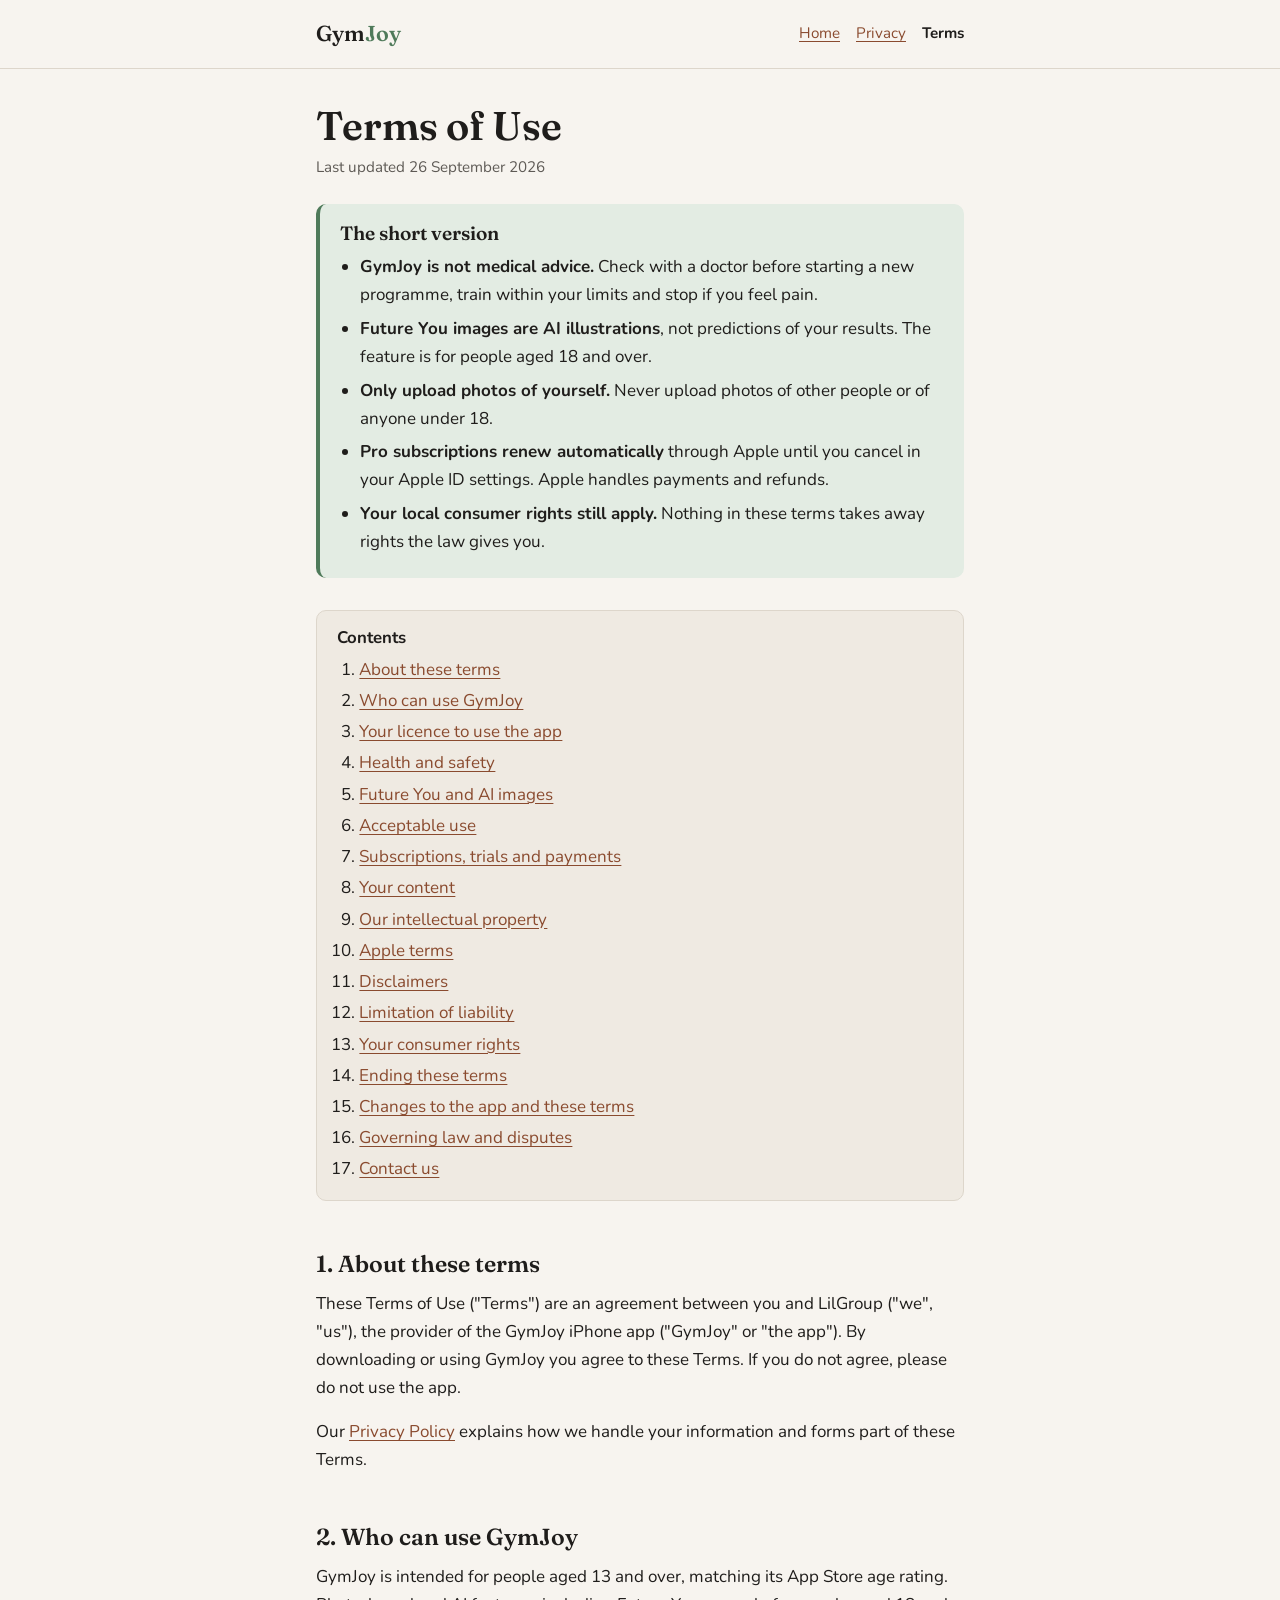
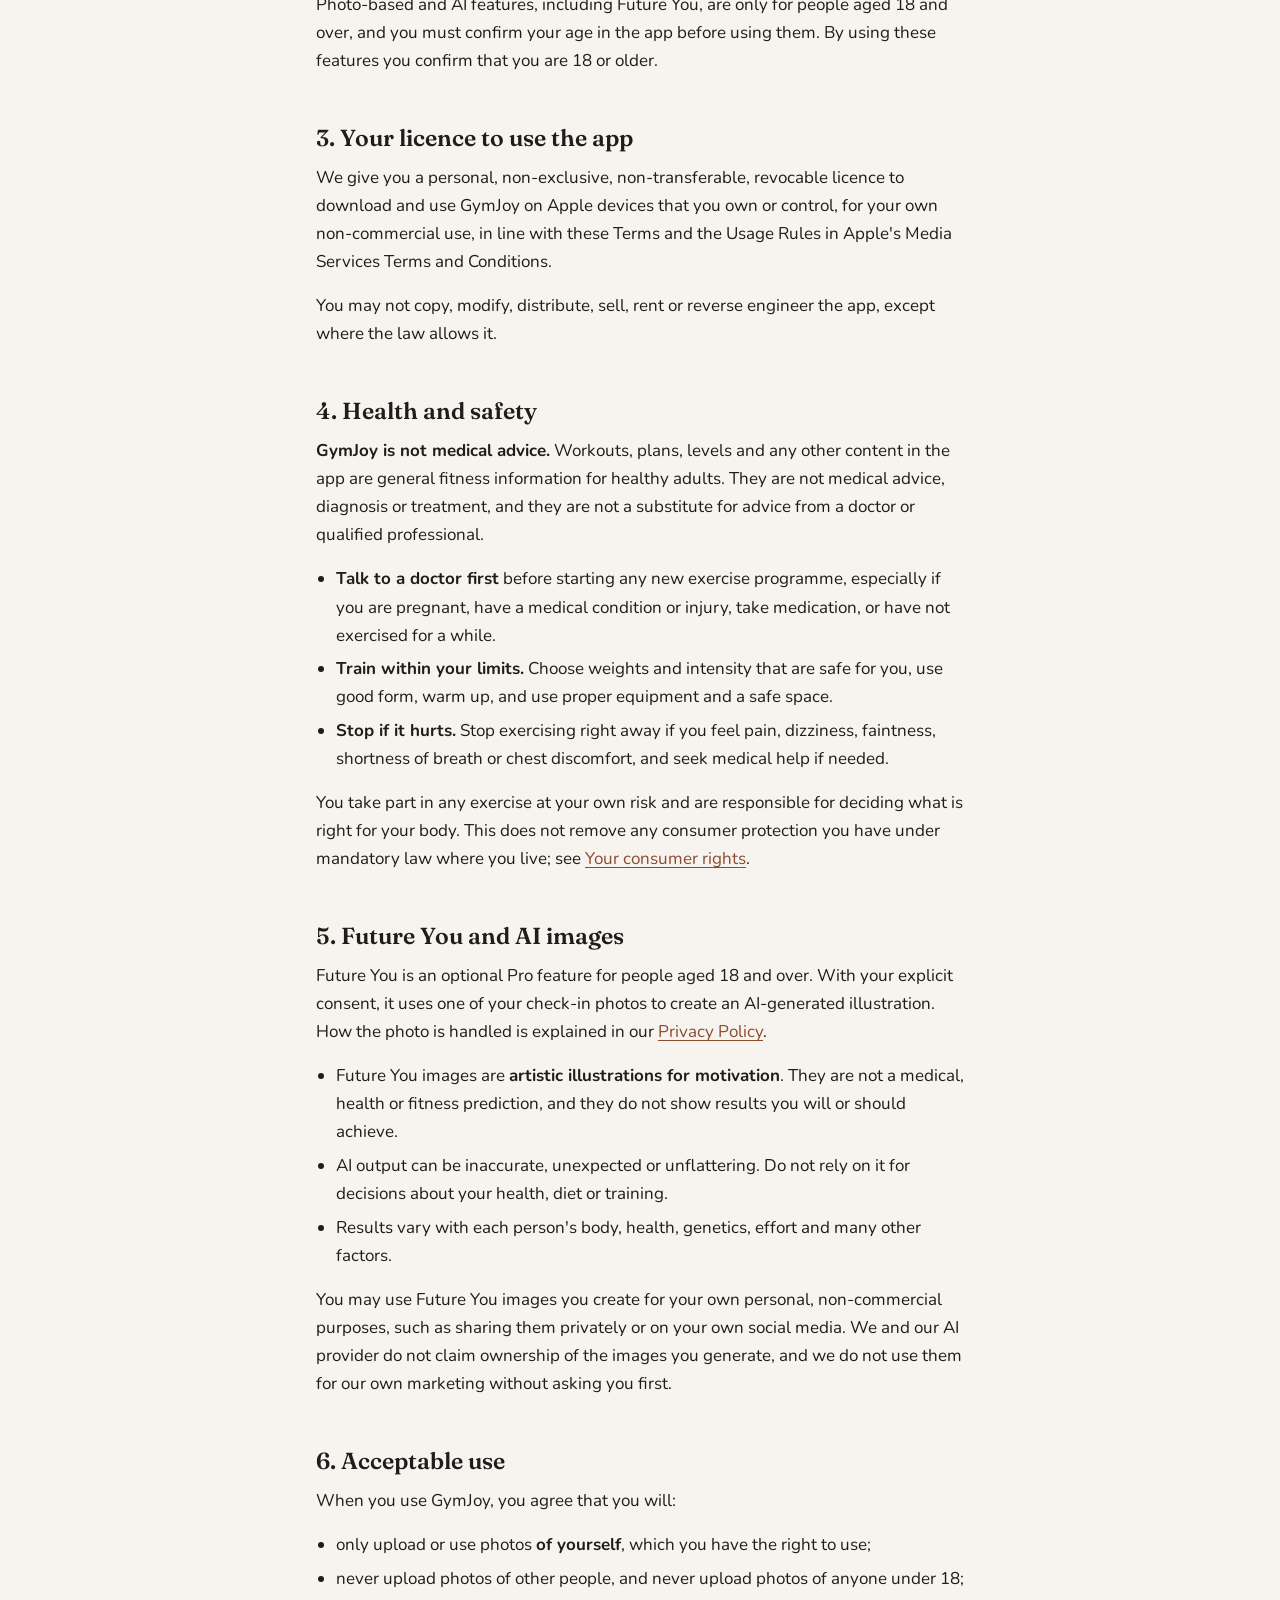
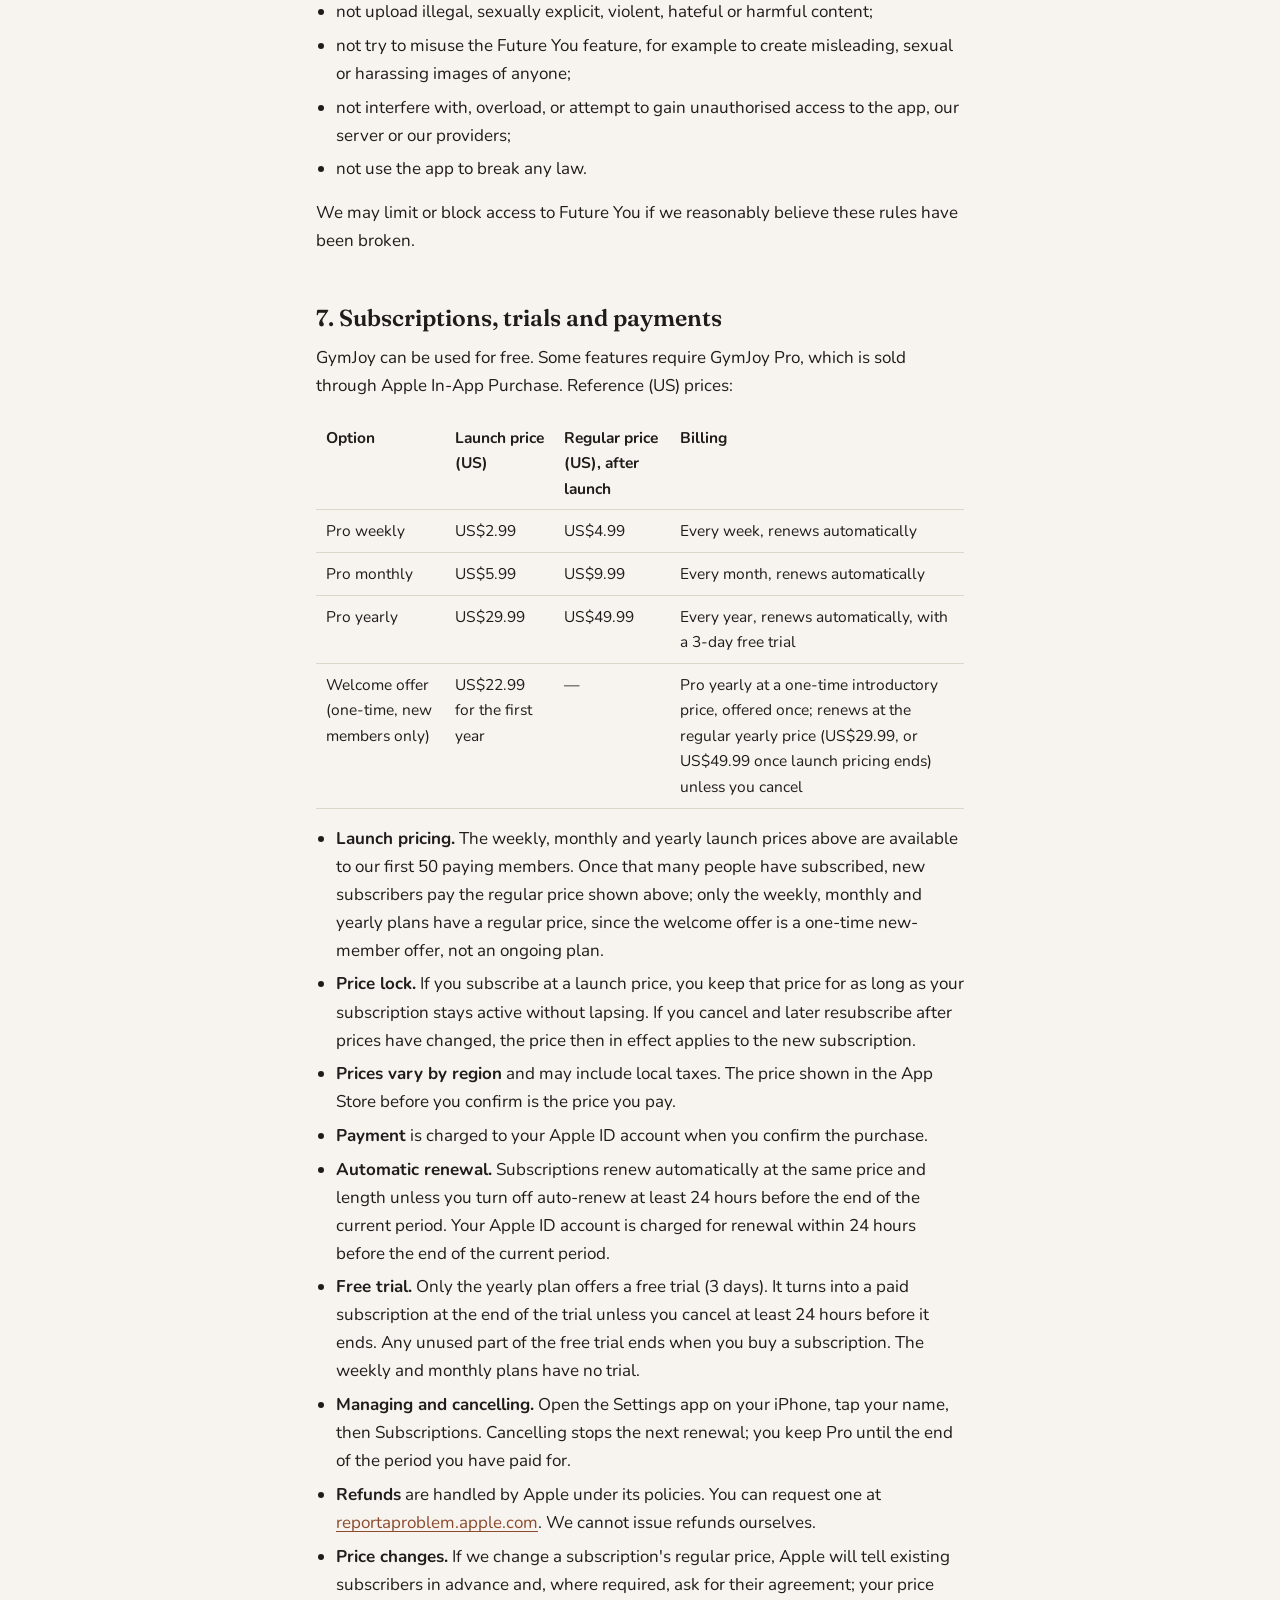
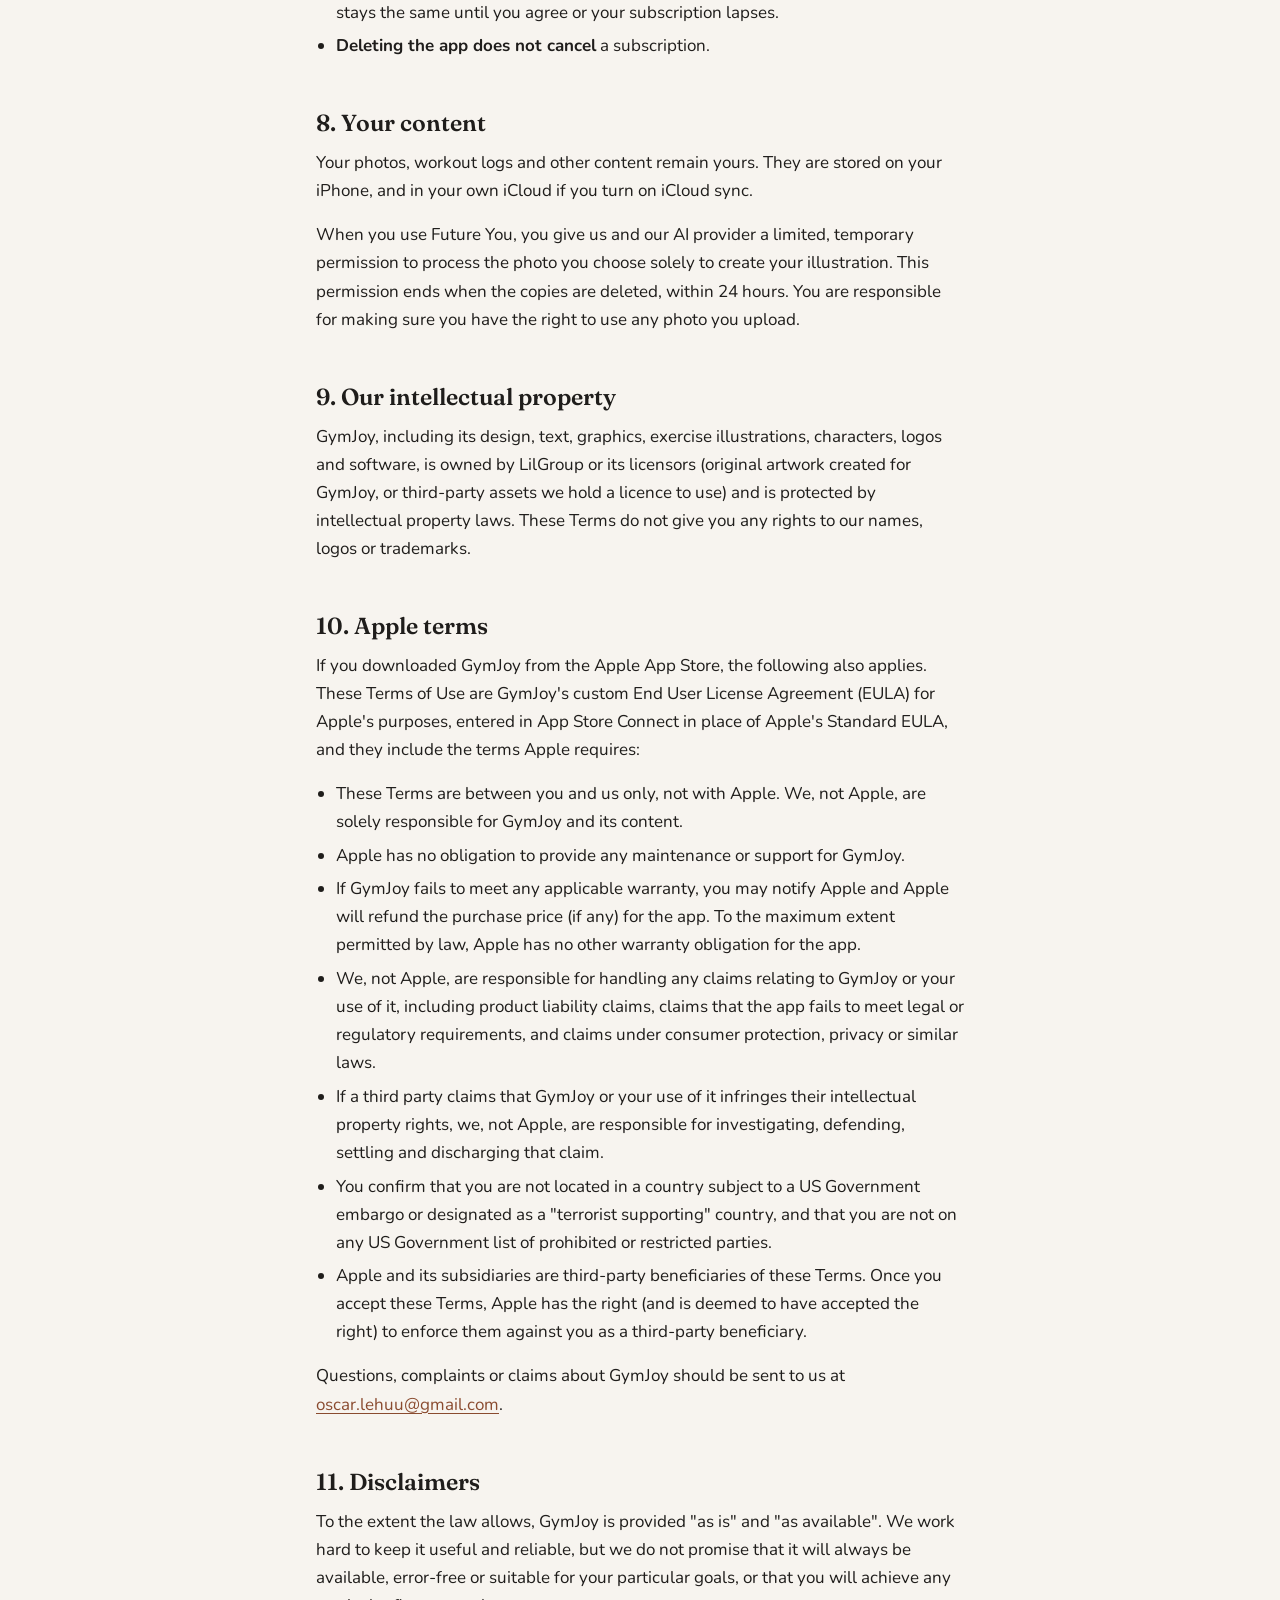
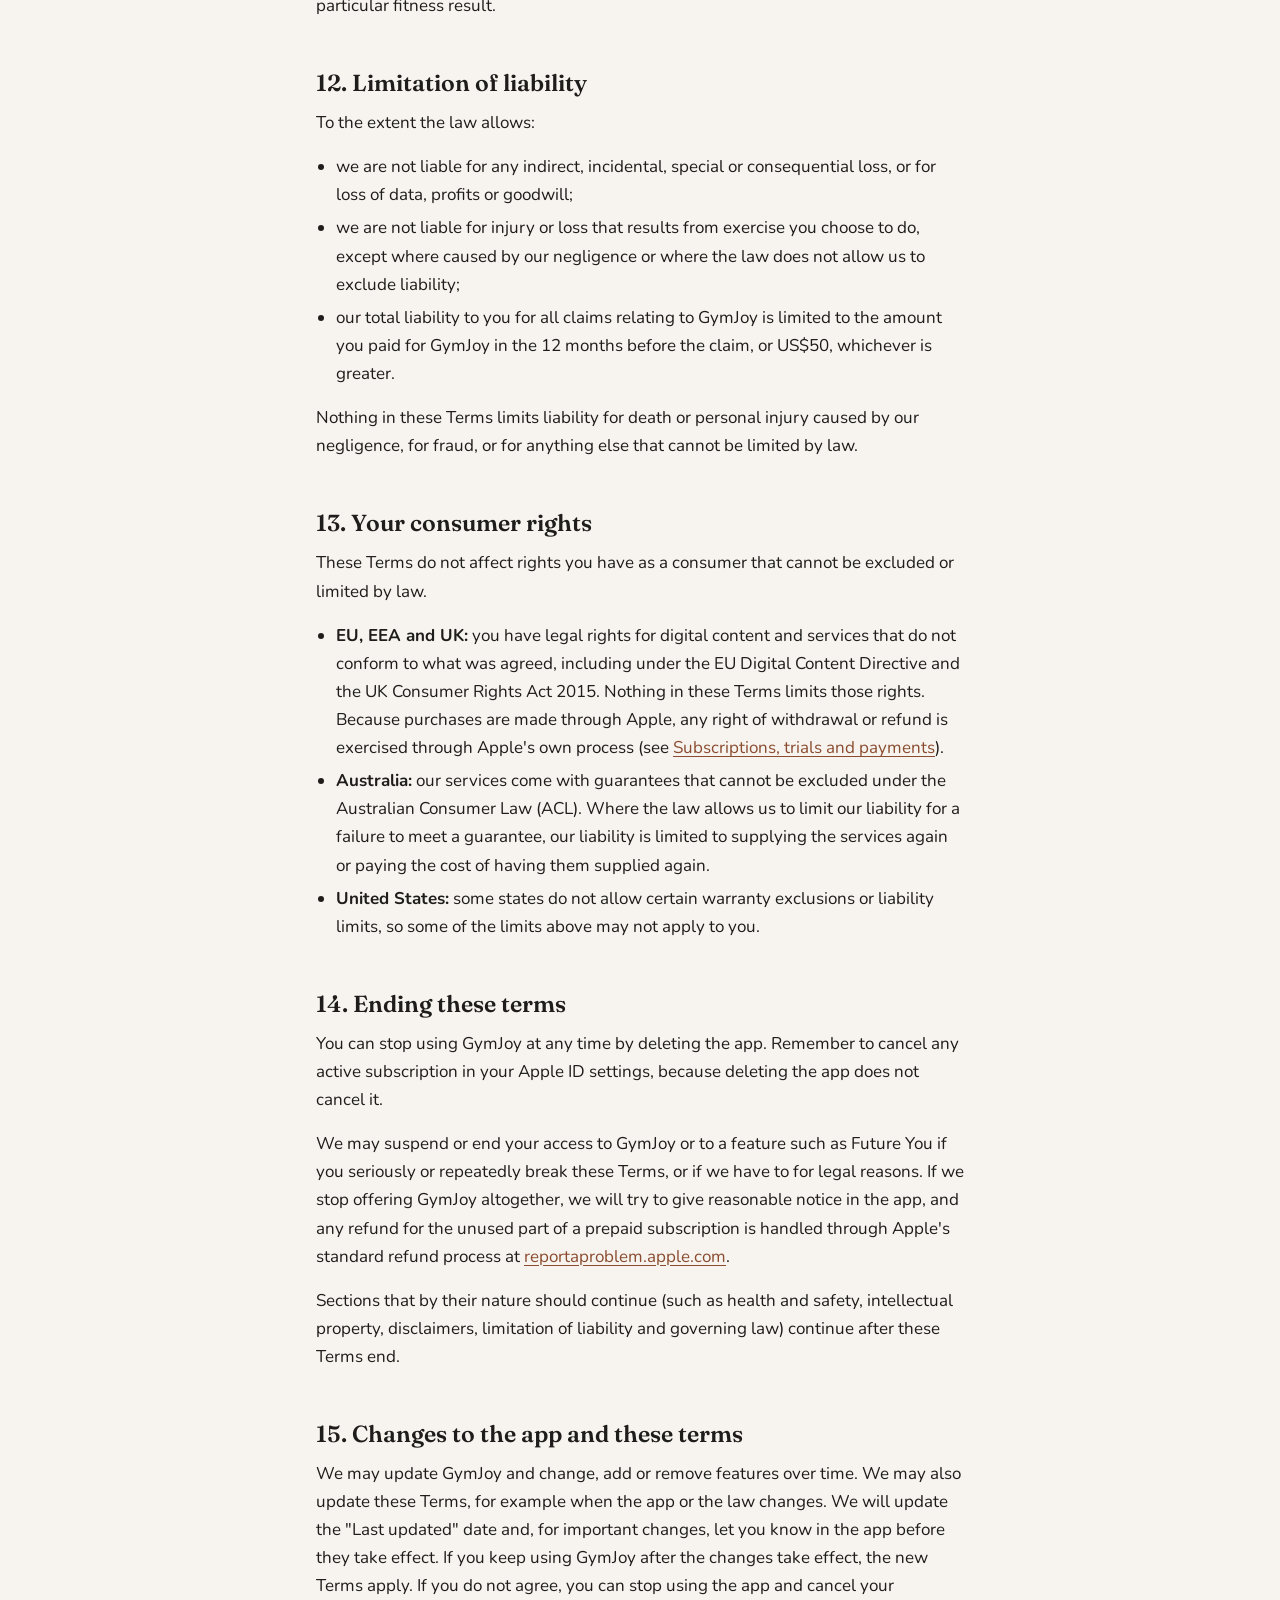
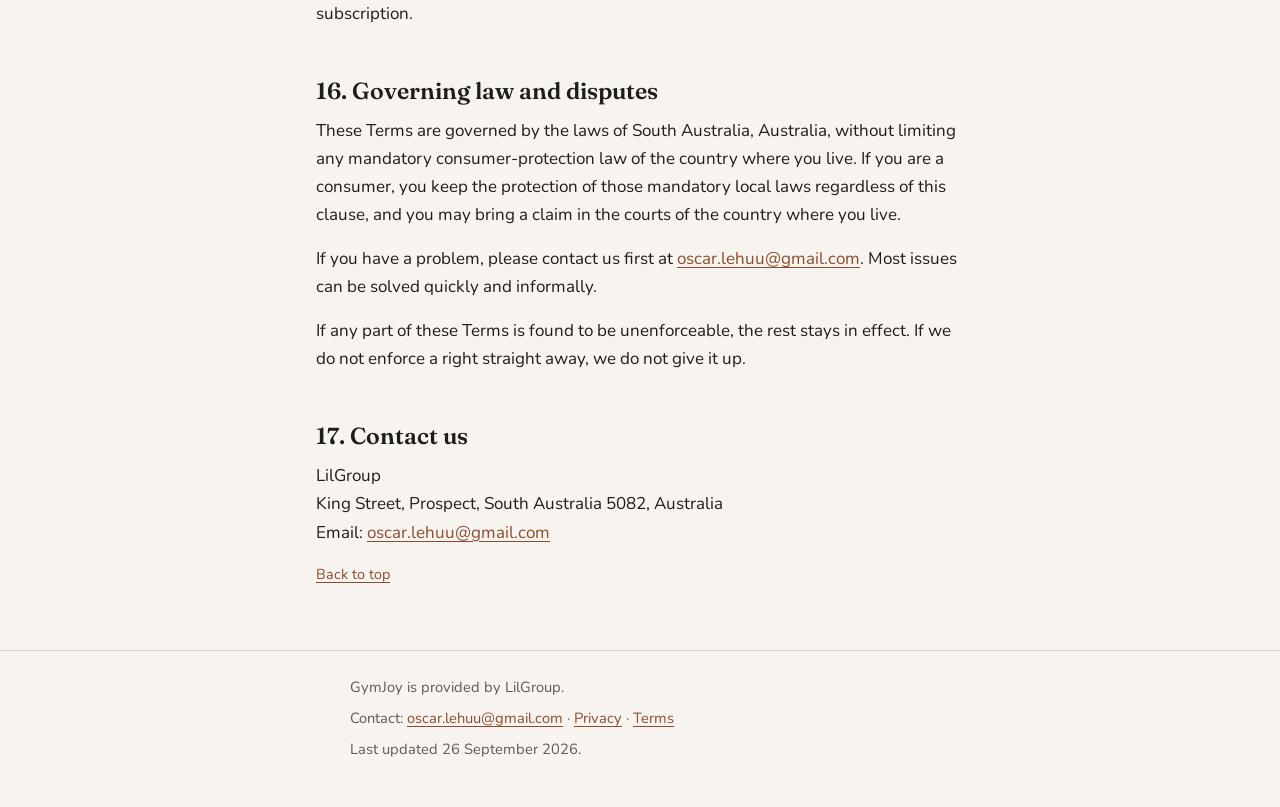
==== terms.html @ 76d60325 "docs: publish GymJoy privacy policy, terms and support page" ====
<!DOCTYPE html>
<html lang="en">
<head>
  <meta charset="utf-8">
  <meta name="viewport" content="width=device-width, initial-scale=1">
  <title>GymJoy – Terms of Use</title>
  <meta name="description" content="Terms of Use for the GymJoy iOS app: health and safety, AI images, subscriptions and your rights.">
  <link rel="preconnect" href="https://fonts.googleapis.com">
  <link rel="preconnect" href="https://fonts.gstatic.com" crossorigin>
  <link href="https://fonts.googleapis.com/css2?family=Fraunces:opsz,wght@9..144,500;9..144,600&family=Nunito:wght@400;700&display=swap" rel="stylesheet">
  <link rel="stylesheet" href="style.css">
</head>
<body>
  <a class="skip-link" href="#main">Skip to content</a>

  <header class="site-header">
    <div class="wrap">
      <a class="brand" href="index.html">Gym<span>Joy</span></a>
      <nav class="site-nav" aria-label="Legal pages">
        <a href="index.html">Home</a>
        <a href="privacy.html">Privacy</a>
        <a href="terms.html" aria-current="page">Terms</a>
      </nav>
    </div>
  </header>

  <main id="main">
    <div class="wrap">
      <h1 id="top">Terms of Use</h1>
      <p class="updated">Last updated <time datetime="2026-09-26">26 September 2026</time></p>

      <section class="summary" aria-labelledby="summary-title">
        <h2 id="summary-title">The short version</h2>
        <ul>
          <li><strong>GymJoy is not medical advice.</strong> Check with a doctor before starting a new programme, train within your limits and stop if you feel pain.</li>
          <li><strong>Future You images are AI illustrations</strong>, not predictions of your results. The feature is for people aged 18 and over.</li>
          <li><strong>Only upload photos of yourself.</strong> Never upload photos of other people or of anyone under 18.</li>
          <li><strong>Pro subscriptions renew automatically</strong> through Apple until you cancel in your Apple ID settings. Apple handles payments and refunds.</li>
          <li><strong>Your local consumer rights still apply.</strong> Nothing in these terms takes away rights the law gives you.</li>
        </ul>
      </section>

      <nav class="toc" aria-labelledby="toc-title">
        <h2 id="toc-title">Contents</h2>
        <ol>
          <li><a href="#agreement">About these terms</a></li>
          <li><a href="#eligibility">Who can use GymJoy</a></li>
          <li><a href="#licence">Your licence to use the app</a></li>
          <li><a href="#health">Health and safety</a></li>
          <li><a href="#ai">Future You and AI images</a></li>
          <li><a href="#acceptable-use">Acceptable use</a></li>
          <li><a href="#subscriptions">Subscriptions, trials and payments</a></li>
          <li><a href="#your-content">Your content</a></li>
          <li><a href="#ip">Our intellectual property</a></li>
          <li><a href="#apple">Apple terms</a></li>
          <li><a href="#disclaimers">Disclaimers</a></li>
          <li><a href="#liability">Limitation of liability</a></li>
          <li><a href="#consumer-rights">Your consumer rights</a></li>
          <li><a href="#termination">Ending these terms</a></li>
          <li><a href="#changes">Changes to the app and these terms</a></li>
          <li><a href="#law">Governing law and disputes</a></li>
          <li><a href="#contact">Contact us</a></li>
        </ol>
      </nav>

      <section aria-labelledby="agreement">
        <h2 id="agreement">1. About these terms</h2>
        <p>These Terms of Use ("Terms") are an agreement between you and LilGroup ("we", "us"), the provider of the GymJoy iPhone app ("GymJoy" or "the app"). By downloading or using GymJoy you agree to these Terms. If you do not agree, please do not use the app.</p>
        <p>Our <a href="privacy.html">Privacy Policy</a> explains how we handle your information and forms part of these Terms.</p>
      </section>

      <section aria-labelledby="eligibility">
        <h2 id="eligibility">2. Who can use GymJoy</h2>
        <p>GymJoy is intended for people aged 13 and over, matching its App Store age rating. Photo-based and AI features, including Future You, are only for people aged 18 and over, and you must confirm your age in the app before using them. By using these features you confirm that you are 18 or older.</p>
      </section>

      <section aria-labelledby="licence">
        <h2 id="licence">3. Your licence to use the app</h2>
        <p>We give you a personal, non-exclusive, non-transferable, revocable licence to download and use GymJoy on Apple devices that you own or control, for your own non-commercial use, in line with these Terms and the Usage Rules in Apple's Media Services Terms and Conditions.</p>
        <p>You may not copy, modify, distribute, sell, rent or reverse engineer the app, except where the law allows it.</p>
      </section>

      <section aria-labelledby="health">
        <h2 id="health">4. Health and safety</h2>
        <p><strong>GymJoy is not medical advice.</strong> Workouts, plans, levels and any other content in the app are general fitness information for healthy adults. They are not medical advice, diagnosis or treatment, and they are not a substitute for advice from a doctor or qualified professional.</p>
        <ul>
          <li><strong>Talk to a doctor first</strong> before starting any new exercise programme, especially if you are pregnant, have a medical condition or injury, take medication, or have not exercised for a while.</li>
          <li><strong>Train within your limits.</strong> Choose weights and intensity that are safe for you, use good form, warm up, and use proper equipment and a safe space.</li>
          <li><strong>Stop if it hurts.</strong> Stop exercising right away if you feel pain, dizziness, faintness, shortness of breath or chest discomfort, and seek medical help if needed.</li>
        </ul>
        <p>You take part in any exercise at your own risk and are responsible for deciding what is right for your body. This does not remove any consumer protection you have under mandatory law where you live; see <a href="#consumer-rights">Your consumer rights</a>.</p>
      </section>

      <section aria-labelledby="ai">
        <h2 id="ai">5. Future You and AI images</h2>
        <p>Future You is an optional Pro feature for people aged 18 and over. With your explicit consent, it uses one of your check-in photos to create an AI-generated illustration. How the photo is handled is explained in our <a href="privacy.html#future-you">Privacy Policy</a>.</p>
        <ul>
          <li>Future You images are <strong>artistic illustrations for motivation</strong>. They are not a medical, health or fitness prediction, and they do not show results you will or should achieve.</li>
          <li>AI output can be inaccurate, unexpected or unflattering. Do not rely on it for decisions about your health, diet or training.</li>
          <li>Results vary with each person's body, health, genetics, effort and many other factors.</li>
        </ul>
        <p>You may use Future You images you create for your own personal, non-commercial purposes, such as sharing them privately or on your own social media. We and our AI provider do not claim ownership of the images you generate, and we do not use them for our own marketing without asking you first.</p>
      </section>

      <section aria-labelledby="acceptable-use">
        <h2 id="acceptable-use">6. Acceptable use</h2>
        <p>When you use GymJoy, you agree that you will:</p>
        <ul>
          <li>only upload or use photos <strong>of yourself</strong>, which you have the right to use;</li>
          <li>never upload photos of other people, and never upload photos of anyone under 18;</li>
          <li>not upload illegal, sexually explicit, violent, hateful or harmful content;</li>
          <li>not try to misuse the Future You feature, for example to create misleading, sexual or harassing images of anyone;</li>
          <li>not interfere with, overload, or attempt to gain unauthorised access to the app, our server or our providers;</li>
          <li>not use the app to break any law.</li>
        </ul>
        <p>We may limit or block access to Future You if we reasonably believe these rules have been broken.</p>
      </section>

      <section aria-labelledby="subscriptions">
        <h2 id="subscriptions">7. Subscriptions, trials and payments</h2>
        <p>GymJoy can be used for free. Some features require GymJoy Pro, which is sold through Apple In-App Purchase. Reference (US) prices:</p>
        <div class="table-scroll">
          <table>
            <thead>
              <tr><th scope="col">Option</th><th scope="col">Launch price (US)</th><th scope="col">Regular price (US), after launch</th><th scope="col">Billing</th></tr>
            </thead>
            <tbody>
              <tr><td>Pro weekly</td><td>US$2.99</td><td>US$4.99</td><td>Every week, renews automatically</td></tr>
              <tr><td>Pro monthly</td><td>US$5.99</td><td>US$9.99</td><td>Every month, renews automatically</td></tr>
              <tr><td>Pro yearly</td><td>US$29.99</td><td>US$49.99</td><td>Every year, renews automatically, with a 3-day free trial</td></tr>
              <tr><td>Welcome offer (one-time, new members only)</td><td>US$22.99 for the first year</td><td>—</td><td>Pro yearly at a one-time introductory price, offered once; renews at the regular yearly price (US$29.99, or US$49.99 once launch pricing ends) unless you cancel</td></tr>
            </tbody>
          </table>
        </div>
        <ul>
          <li><strong>Launch pricing.</strong> The weekly, monthly and yearly launch prices above are available to our first 50 paying members. Once that many people have subscribed, new subscribers pay the regular price shown above; only the weekly, monthly and yearly plans have a regular price, since the welcome offer is a one-time new-member offer, not an ongoing plan.</li>
          <li><strong>Price lock.</strong> If you subscribe at a launch price, you keep that price for as long as your subscription stays active without lapsing. If you cancel and later resubscribe after prices have changed, the price then in effect applies to the new subscription.</li>
          <li><strong>Prices vary by region</strong> and may include local taxes. The price shown in the App Store before you confirm is the price you pay.</li>
          <li><strong>Payment</strong> is charged to your Apple ID account when you confirm the purchase.</li>
          <li><strong>Automatic renewal.</strong> Subscriptions renew automatically at the same price and length unless you turn off auto-renew at least 24 hours before the end of the current period. Your Apple ID account is charged for renewal within 24 hours before the end of the current period.</li>
          <li><strong>Free trial.</strong> Only the yearly plan offers a free trial (3 days). It turns into a paid subscription at the end of the trial unless you cancel at least 24 hours before it ends. Any unused part of the free trial ends when you buy a subscription. The weekly and monthly plans have no trial.</li>
          <li><strong>Managing and cancelling.</strong> Open the Settings app on your iPhone, tap your name, then Subscriptions. Cancelling stops the next renewal; you keep Pro until the end of the period you have paid for.</li>
          <li><strong>Refunds</strong> are handled by Apple under its policies. You can request one at <a href="https://reportaproblem.apple.com">reportaproblem.apple.com</a>. We cannot issue refunds ourselves.</li>
          <li><strong>Price changes.</strong> If we change a subscription's regular price, Apple will tell existing subscribers in advance and, where required, ask for their agreement; your price stays the same until you agree or your subscription lapses.</li>
          <li><strong>Deleting the app does not cancel</strong> a subscription.</li>
        </ul>
      </section>

      <section aria-labelledby="your-content">
        <h2 id="your-content">8. Your content</h2>
        <p>Your photos, workout logs and other content remain yours. They are stored on your iPhone, and in your own iCloud if you turn on iCloud sync.</p>
        <p>When you use Future You, you give us and our AI provider a limited, temporary permission to process the photo you choose solely to create your illustration. This permission ends when the copies are deleted, within 24 hours. You are responsible for making sure you have the right to use any photo you upload.</p>
      </section>

      <section aria-labelledby="ip">
        <h2 id="ip">9. Our intellectual property</h2>
        <p>GymJoy, including its design, text, graphics, exercise illustrations, characters, logos and software, is owned by LilGroup or its licensors (original artwork created for GymJoy, or third-party assets we hold a licence to use) and is protected by intellectual property laws. These Terms do not give you any rights to our names, logos or trademarks.</p>
      </section>

      <section aria-labelledby="apple">
        <h2 id="apple">10. Apple terms</h2>
        <p>If you downloaded GymJoy from the Apple App Store, the following also applies. These Terms of Use are GymJoy's custom End User License Agreement (EULA) for Apple's purposes, entered in App Store Connect in place of Apple's Standard EULA, and they include the terms Apple requires:</p>
        <ul>
          <li>These Terms are between you and us only, not with Apple. We, not Apple, are solely responsible for GymJoy and its content.</li>
          <li>Apple has no obligation to provide any maintenance or support for GymJoy.</li>
          <li>If GymJoy fails to meet any applicable warranty, you may notify Apple and Apple will refund the purchase price (if any) for the app. To the maximum extent permitted by law, Apple has no other warranty obligation for the app.</li>
          <li>We, not Apple, are responsible for handling any claims relating to GymJoy or your use of it, including product liability claims, claims that the app fails to meet legal or regulatory requirements, and claims under consumer protection, privacy or similar laws.</li>
          <li>If a third party claims that GymJoy or your use of it infringes their intellectual property rights, we, not Apple, are responsible for investigating, defending, settling and discharging that claim.</li>
          <li>You confirm that you are not located in a country subject to a US Government embargo or designated as a "terrorist supporting" country, and that you are not on any US Government list of prohibited or restricted parties.</li>
          <li>Apple and its subsidiaries are third-party beneficiaries of these Terms. Once you accept these Terms, Apple has the right (and is deemed to have accepted the right) to enforce them against you as a third-party beneficiary.</li>
        </ul>
        <p>Questions, complaints or claims about GymJoy should be sent to us at <a href="mailto:oscar.lehuu@gmail.com">oscar.lehuu@gmail.com</a>.</p>
      </section>

      <section aria-labelledby="disclaimers">
        <h2 id="disclaimers">11. Disclaimers</h2>
        <p>To the extent the law allows, GymJoy is provided "as is" and "as available". We work hard to keep it useful and reliable, but we do not promise that it will always be available, error-free or suitable for your particular goals, or that you will achieve any particular fitness result.</p>
      </section>

      <section aria-labelledby="liability">
        <h2 id="liability">12. Limitation of liability</h2>
        <p>To the extent the law allows:</p>
        <ul>
          <li>we are not liable for any indirect, incidental, special or consequential loss, or for loss of data, profits or goodwill;</li>
          <li>we are not liable for injury or loss that results from exercise you choose to do, except where caused by our negligence or where the law does not allow us to exclude liability;</li>
          <li>our total liability to you for all claims relating to GymJoy is limited to the amount you paid for GymJoy in the 12 months before the claim, or US$50, whichever is greater.</li>
        </ul>
        <p>Nothing in these Terms limits liability for death or personal injury caused by our negligence, for fraud, or for anything else that cannot be limited by law.</p>
      </section>

      <section aria-labelledby="consumer-rights">
        <h2 id="consumer-rights">13. Your consumer rights</h2>
        <p>These Terms do not affect rights you have as a consumer that cannot be excluded or limited by law.</p>
        <ul>
          <li><strong>EU, EEA and UK:</strong> you have legal rights for digital content and services that do not conform to what was agreed, including under the EU Digital Content Directive and the UK Consumer Rights Act 2015. Nothing in these Terms limits those rights. Because purchases are made through Apple, any right of withdrawal or refund is exercised through Apple's own process (see <a href="#subscriptions">Subscriptions, trials and payments</a>).</li>
          <li><strong>Australia:</strong> our services come with guarantees that cannot be excluded under the Australian Consumer Law (ACL). Where the law allows us to limit our liability for a failure to meet a guarantee, our liability is limited to supplying the services again or paying the cost of having them supplied again.</li>
          <li><strong>United States:</strong> some states do not allow certain warranty exclusions or liability limits, so some of the limits above may not apply to you.</li>
        </ul>
      </section>

      <section aria-labelledby="termination">
        <h2 id="termination">14. Ending these terms</h2>
        <p>You can stop using GymJoy at any time by deleting the app. Remember to cancel any active subscription in your Apple ID settings, because deleting the app does not cancel it.</p>
        <p>We may suspend or end your access to GymJoy or to a feature such as Future You if you seriously or repeatedly break these Terms, or if we have to for legal reasons. If we stop offering GymJoy altogether, we will try to give reasonable notice in the app, and any refund for the unused part of a prepaid subscription is handled through Apple's standard refund process at <a href="https://reportaproblem.apple.com">reportaproblem.apple.com</a>.</p>
        <p>Sections that by their nature should continue (such as health and safety, intellectual property, disclaimers, limitation of liability and governing law) continue after these Terms end.</p>
      </section>

      <section aria-labelledby="changes">
        <h2 id="changes">15. Changes to the app and these terms</h2>
        <p>We may update GymJoy and change, add or remove features over time. We may also update these Terms, for example when the app or the law changes. We will update the "Last updated" date and, for important changes, let you know in the app before they take effect. If you keep using GymJoy after the changes take effect, the new Terms apply. If you do not agree, you can stop using the app and cancel your subscription.</p>
      </section>

      <section aria-labelledby="law">
        <h2 id="law">16. Governing law and disputes</h2>
        <p>These Terms are governed by the laws of South Australia, Australia, without limiting any mandatory consumer-protection law of the country where you live. If you are a consumer, you keep the protection of those mandatory local laws regardless of this clause, and you may bring a claim in the courts of the country where you live.</p>
        <p>If you have a problem, please contact us first at <a href="mailto:oscar.lehuu@gmail.com">oscar.lehuu@gmail.com</a>. Most issues can be solved quickly and informally.</p>
        <p>If any part of these Terms is found to be unenforceable, the rest stays in effect. If we do not enforce a right straight away, we do not give it up.</p>
      </section>

      <section aria-labelledby="contact">
        <h2 id="contact">17. Contact us</h2>
        <!-- TODO: add the street number and a contact phone number (Apple's custom-EULA minimum terms ask for the licensor's name, address and phone number) -->
        <p>LilGroup<br>
        King Street, Prospect, South Australia 5082, Australia<br>
        Email: <a href="mailto:oscar.lehuu@gmail.com">oscar.lehuu@gmail.com</a></p>
        <p class="back-to-top"><a href="#top">Back to top</a></p>
      </section>
    </div>
  </main>

  <footer class="site-footer">
    <div class="wrap">
      <p>GymJoy is provided by LilGroup.</p>
      <p>Contact: <a href="mailto:oscar.lehuu@gmail.com">oscar.lehuu@gmail.com</a> · <a href="privacy.html">Privacy</a> · <a href="terms.html">Terms</a></p>
      <p>Last updated <time datetime="2026-09-26">26 September 2026</time>.</p>
    </div>
  </footer>
</body>
</html>
---- style.css ----
/* GymJoy legal pages: shared styles. Plain, calm, readable. */

:root {
  --bg: #F7F4EF;
  --surface: #EFEAE2;
  --text: #1F1D1B;
  --muted: #5E5A55;
  --border: #DDD6CB;
  --accent: #4F7A5A;
  --accent-soft: #E3ECE3;
  --link: #8A4B2F;
  --link-hover: #6E3A23;
  --font-heading: "Fraunces", Georgia, "Times New Roman", serif;
  --font-body: "Nunito", -apple-system, BlinkMacSystemFont, "Segoe UI", Roboto, Helvetica, Arial, sans-serif;
  color-scheme: light dark;
}

@media (prefers-color-scheme: dark) {
  :root {
    --bg: #1A1917;
    --surface: #24221F;
    --text: #F2EEE8;
    --muted: #B8B1A8;
    --border: #3A3733;
    --accent: #8FB996;
    --accent-soft: #23302A;
    /* Lighter clay so links keep readable contrast on the dark background. */
    --link: #D9A07A;
    --link-hover: #EBC0A2;
  }
}

*,
*::before,
*::after {
  box-sizing: border-box;
}

html {
  -webkit-text-size-adjust: 100%;
  scroll-behavior: smooth;
}

@media (prefers-reduced-motion: reduce) {
  html { scroll-behavior: auto; }
}

body {
  margin: 0;
  background: var(--bg);
  color: var(--text);
  font-family: var(--font-body);
  font-size: 1.0625rem;
  line-height: 1.65;
  overflow-wrap: break-word;
}

.skip-link {
  position: absolute;
  left: -999px;
  top: 0;
  padding: 0.5rem 1rem;
  background: var(--accent);
  color: var(--bg);
  z-index: 10;
}

.skip-link:focus {
  left: 16px;
}

.wrap {
  max-width: 68ch;
  margin: 0 auto;
  padding: 0 16px;
}

/* Header and navigation */
.site-header {
  border-bottom: 1px solid var(--border);
  padding: 1rem 0;
}

.site-header .wrap {
  display: flex;
  flex-wrap: wrap;
  align-items: center;
  justify-content: space-between;
  gap: 0.5rem 1.25rem;
}

.brand {
  font-family: var(--font-heading);
  font-weight: 600;
  font-size: 1.35rem;
  color: var(--text);
  text-decoration: none;
}

.brand span {
  color: var(--accent);
}

.site-nav {
  display: flex;
  flex-wrap: wrap;
  gap: 0.25rem 1rem;
  font-size: 0.95rem;
}

.site-nav a[aria-current="page"] {
  color: var(--text);
  font-weight: 700;
  text-decoration: none;
}

main {
  padding: 2rem 0 3rem;
}

/* Typography */
h1,
h2,
h3 {
  font-family: var(--font-heading);
  font-weight: 600;
  line-height: 1.25;
  color: var(--text);
}

h1 {
  font-size: clamp(1.9rem, 5vw, 2.5rem);
  margin: 0 0 0.25rem;
}

h2 {
  font-size: 1.45rem;
  margin: 2.5rem 0 0.75rem;
  padding-top: 0.5rem;
  scroll-margin-top: 1rem;
}

h3 {
  font-size: 1.15rem;
  margin: 1.5rem 0 0.5rem;
  scroll-margin-top: 1rem;
}

p,
ul,
ol {
  margin: 0 0 1rem;
}

ul,
ol {
  padding-left: 1.25rem;
}

li {
  margin-bottom: 0.35rem;
}

a {
  color: var(--link);
  text-underline-offset: 0.18em;
}

a:hover {
  color: var(--link-hover);
}

a:focus-visible {
  outline: 2px solid var(--accent);
  outline-offset: 2px;
  border-radius: 2px;
}

strong {
  font-weight: 700;
}

.updated {
  color: var(--muted);
  font-size: 0.95rem;
  margin-bottom: 1.5rem;
}

.lead {
  font-size: 1.15rem;
}

/* Plain-language summary box */
.summary {
  background: var(--accent-soft);
  border-left: 4px solid var(--accent);
  border-radius: 10px;
  padding: 1.1rem 1.25rem 0.35rem;
  margin: 1.5rem 0 2rem;
}

.summary h2 {
  margin: 0 0 0.5rem;
  padding: 0;
  font-size: 1.2rem;
}

/* Table of contents */
.toc {
  background: var(--surface);
  border: 1px solid var(--border);
  border-radius: 10px;
  padding: 1rem 1.25rem 0.5rem;
  margin-bottom: 2rem;
}

.toc h2 {
  margin: 0 0 0.5rem;
  padding: 0;
  font-size: 1.05rem;
  font-family: var(--font-body);
  font-weight: 700;
}

.toc ol {
  margin: 0 0 0.5rem;
  padding-left: 1.4rem;
}

.toc li {
  margin-bottom: 0.2rem;
}

/* Tables (e.g. subscription prices) */
.table-scroll {
  overflow-x: auto;
  margin: 0 0 1rem;
}

table {
  border-collapse: collapse;
  width: 100%;
  font-size: 0.97rem;
}

th,
td {
  text-align: left;
  padding: 0.5rem 0.6rem;
  border-bottom: 1px solid var(--border);
  vertical-align: top;
}

th {
  font-weight: 700;
}

/* Lawyer review markers */
.verify {
  font-size: 0.8em;
  font-weight: 700;
  color: var(--link);
}

/* Landing page cards */
.cards {
  display: grid;
  gap: 1rem;
  grid-template-columns: repeat(auto-fit, minmax(220px, 1fr));
  margin: 1.5rem 0 2rem;
}

.card {
  display: block;
  background: var(--surface);
  border: 1px solid var(--border);
  border-radius: 12px;
  padding: 1.1rem 1.25rem;
  color: var(--text);
  text-decoration: none;
}

.card:hover {
  border-color: var(--accent);
  color: var(--text);
}

.card strong {
  display: block;
  font-family: var(--font-heading);
  font-size: 1.2rem;
  font-weight: 600;
  margin-bottom: 0.25rem;
}

.card span {
  color: var(--muted);
  font-size: 0.95rem;
}

.back-to-top {
  font-size: 0.9rem;
}

/* Footer */
.site-footer {
  border-top: 1px solid var(--border);
  padding: 1.5rem 0 2.5rem;
  color: var(--muted);
  font-size: 0.92rem;
}

.site-footer p {
  margin: 0 0 0.4rem;
}
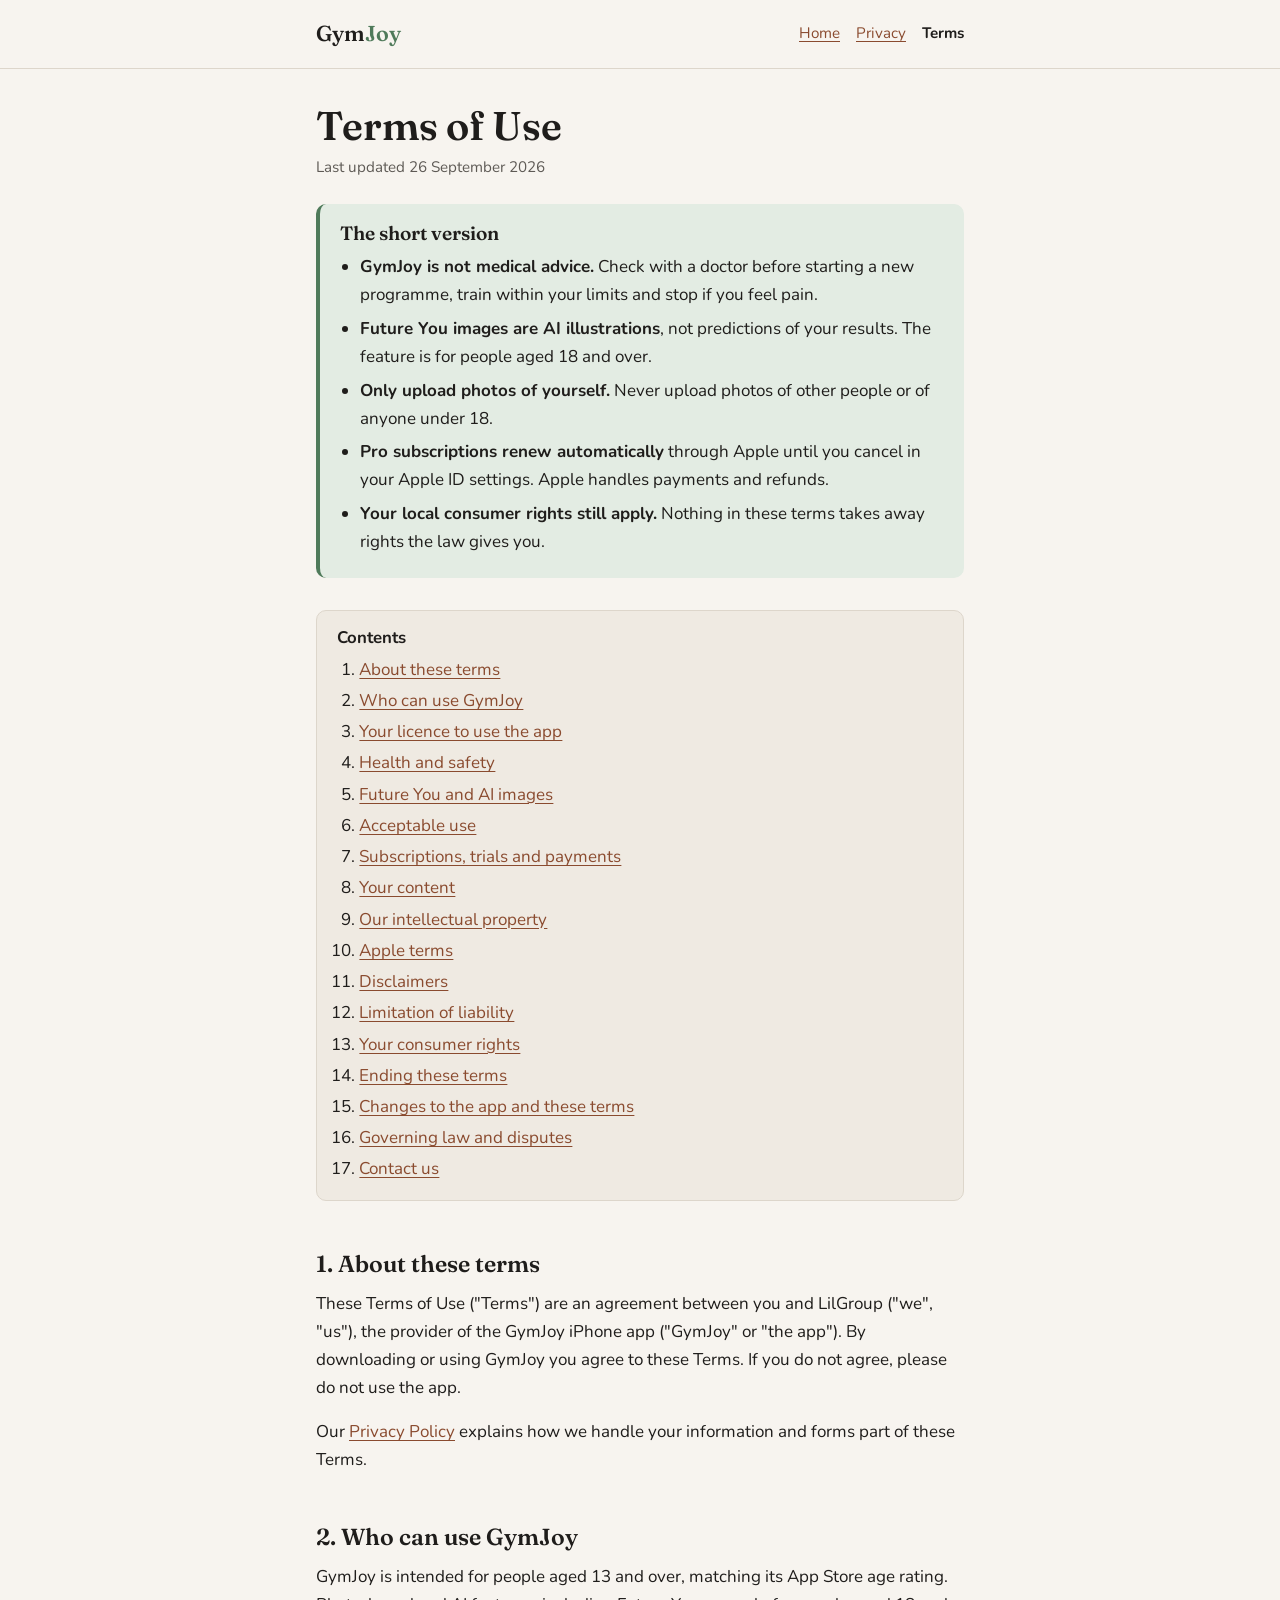
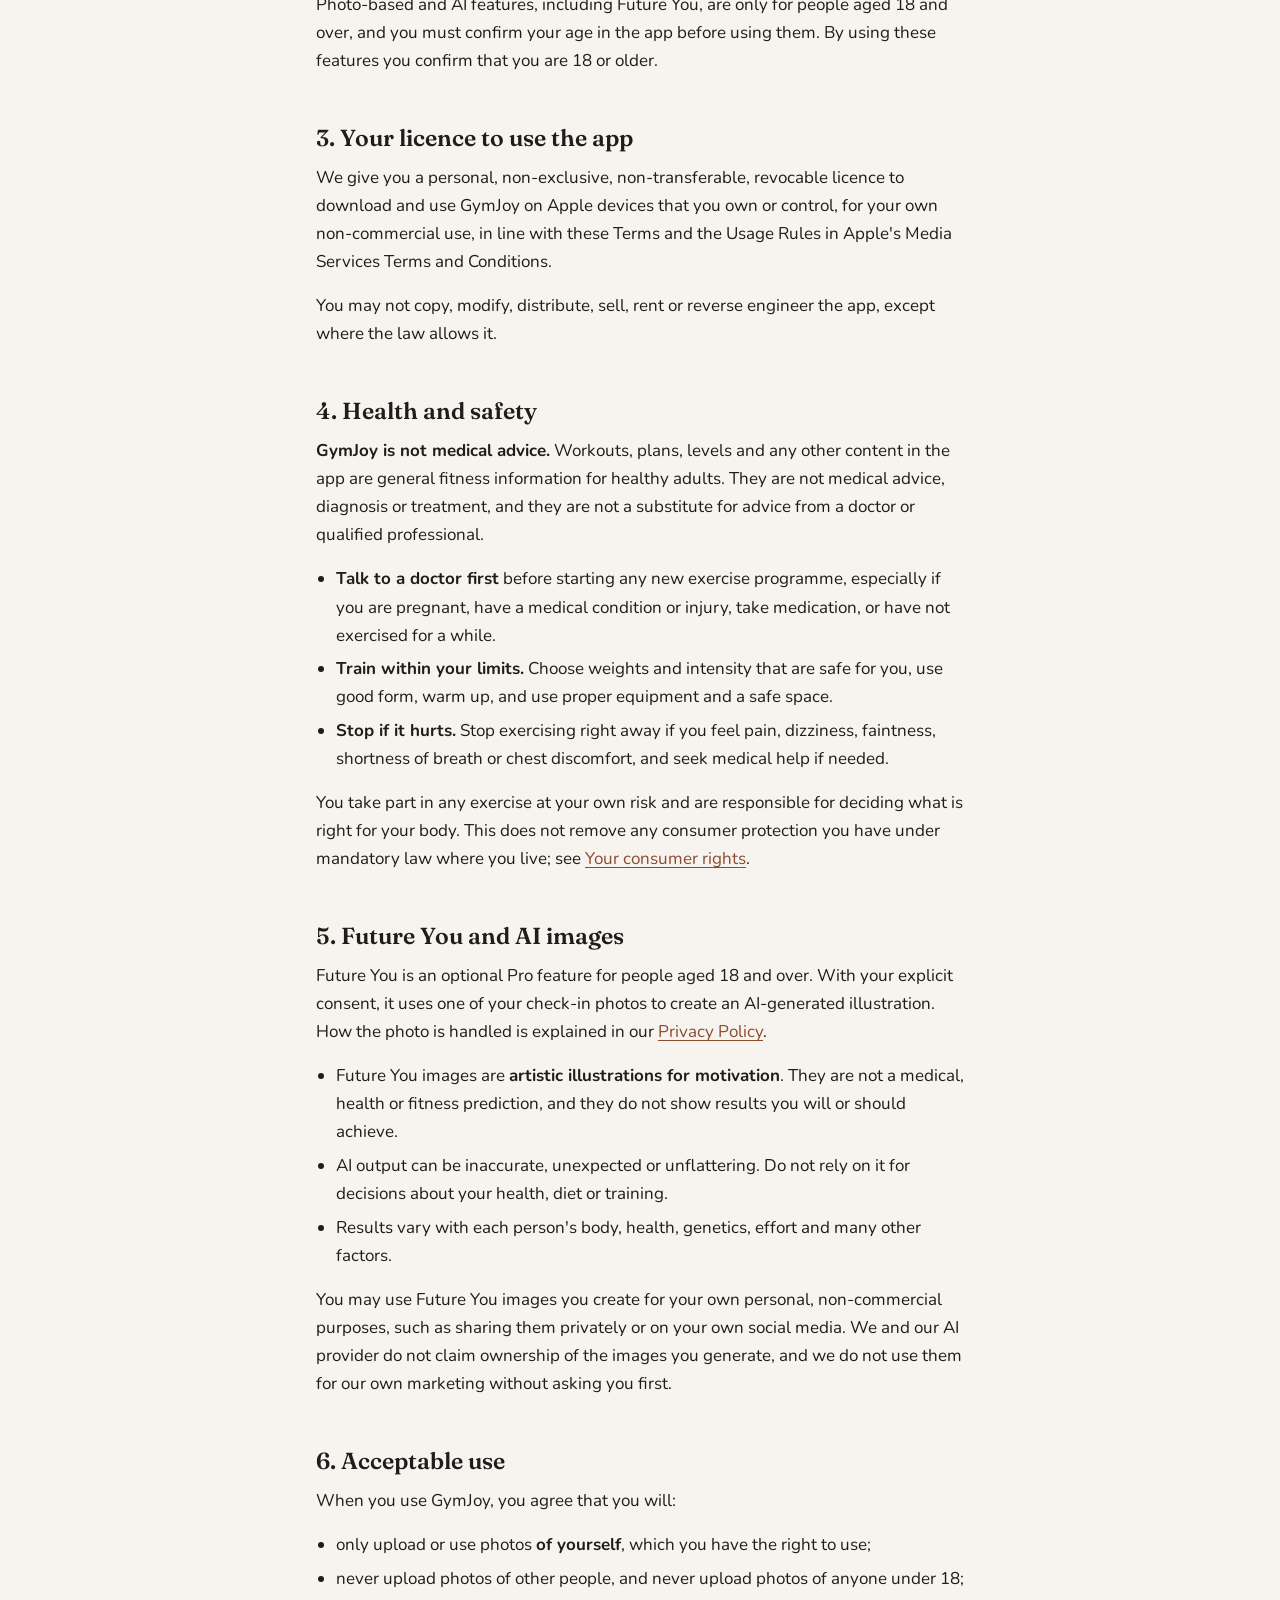
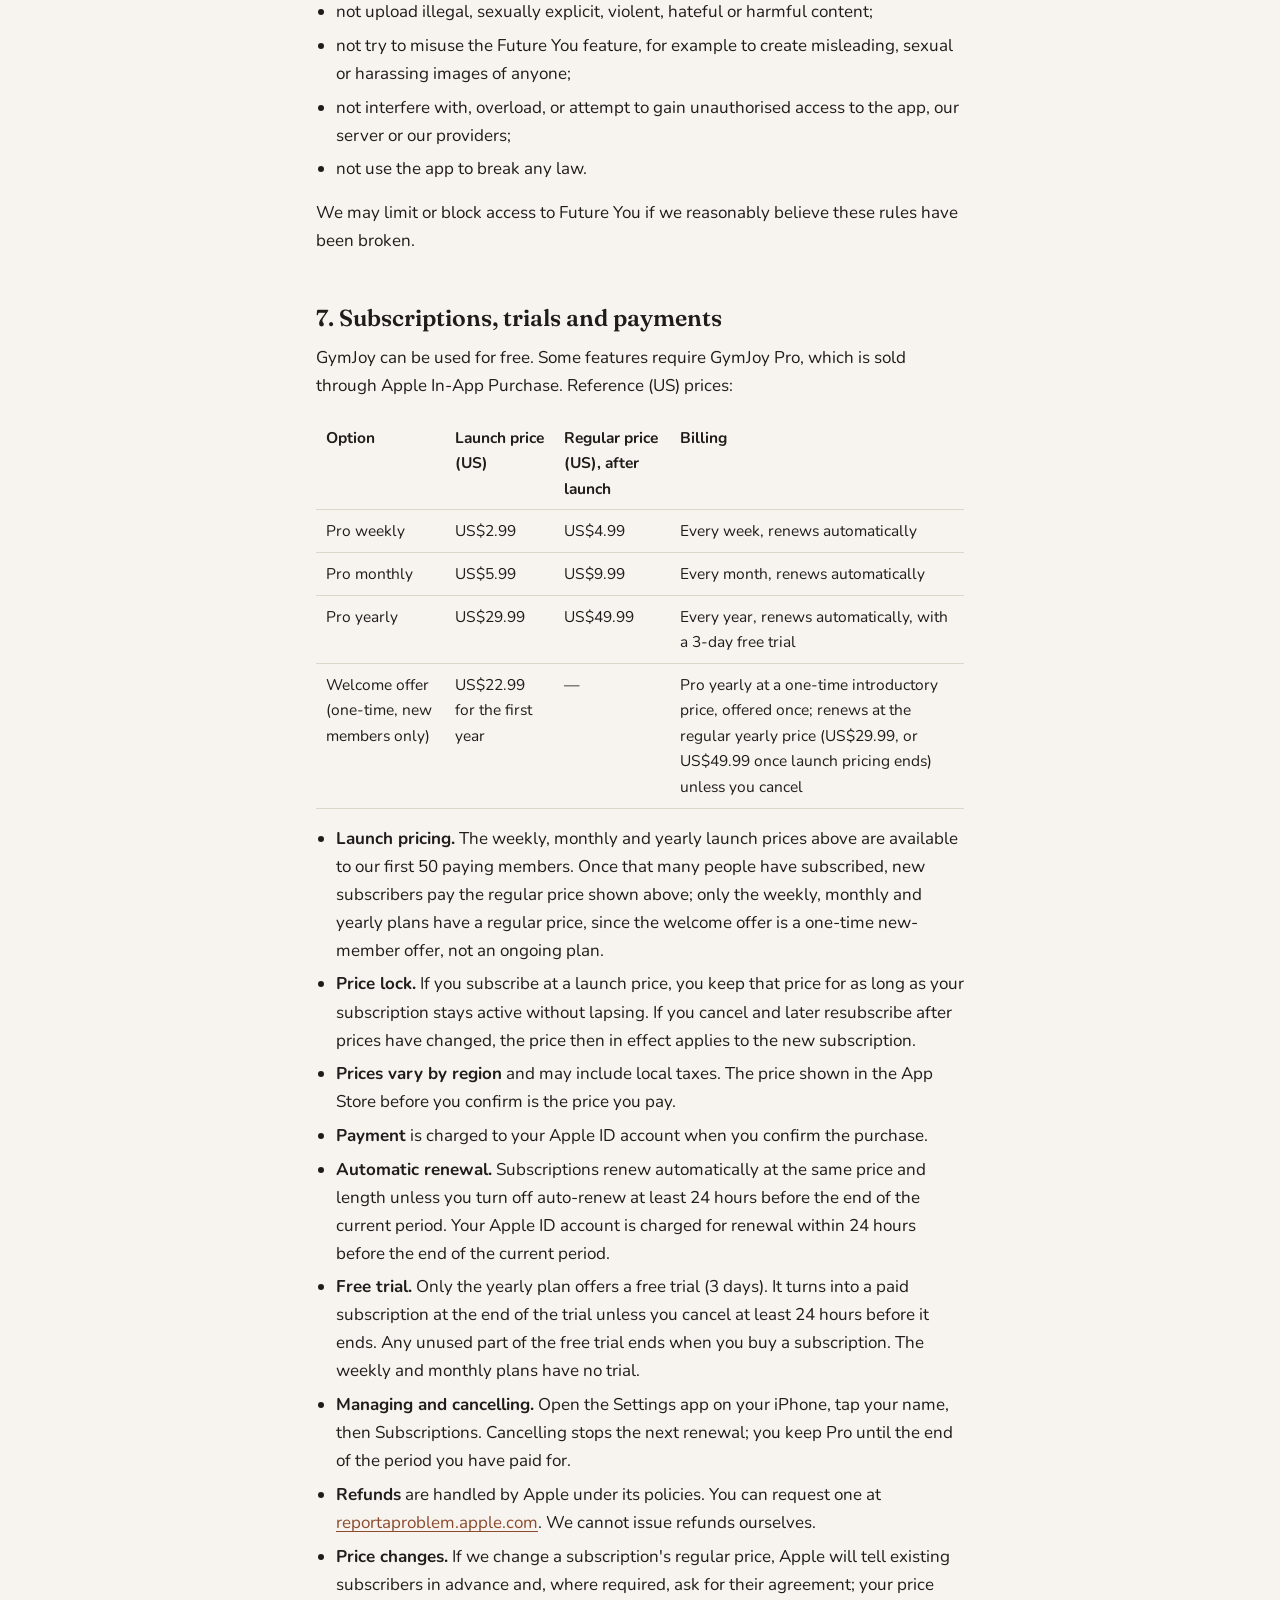
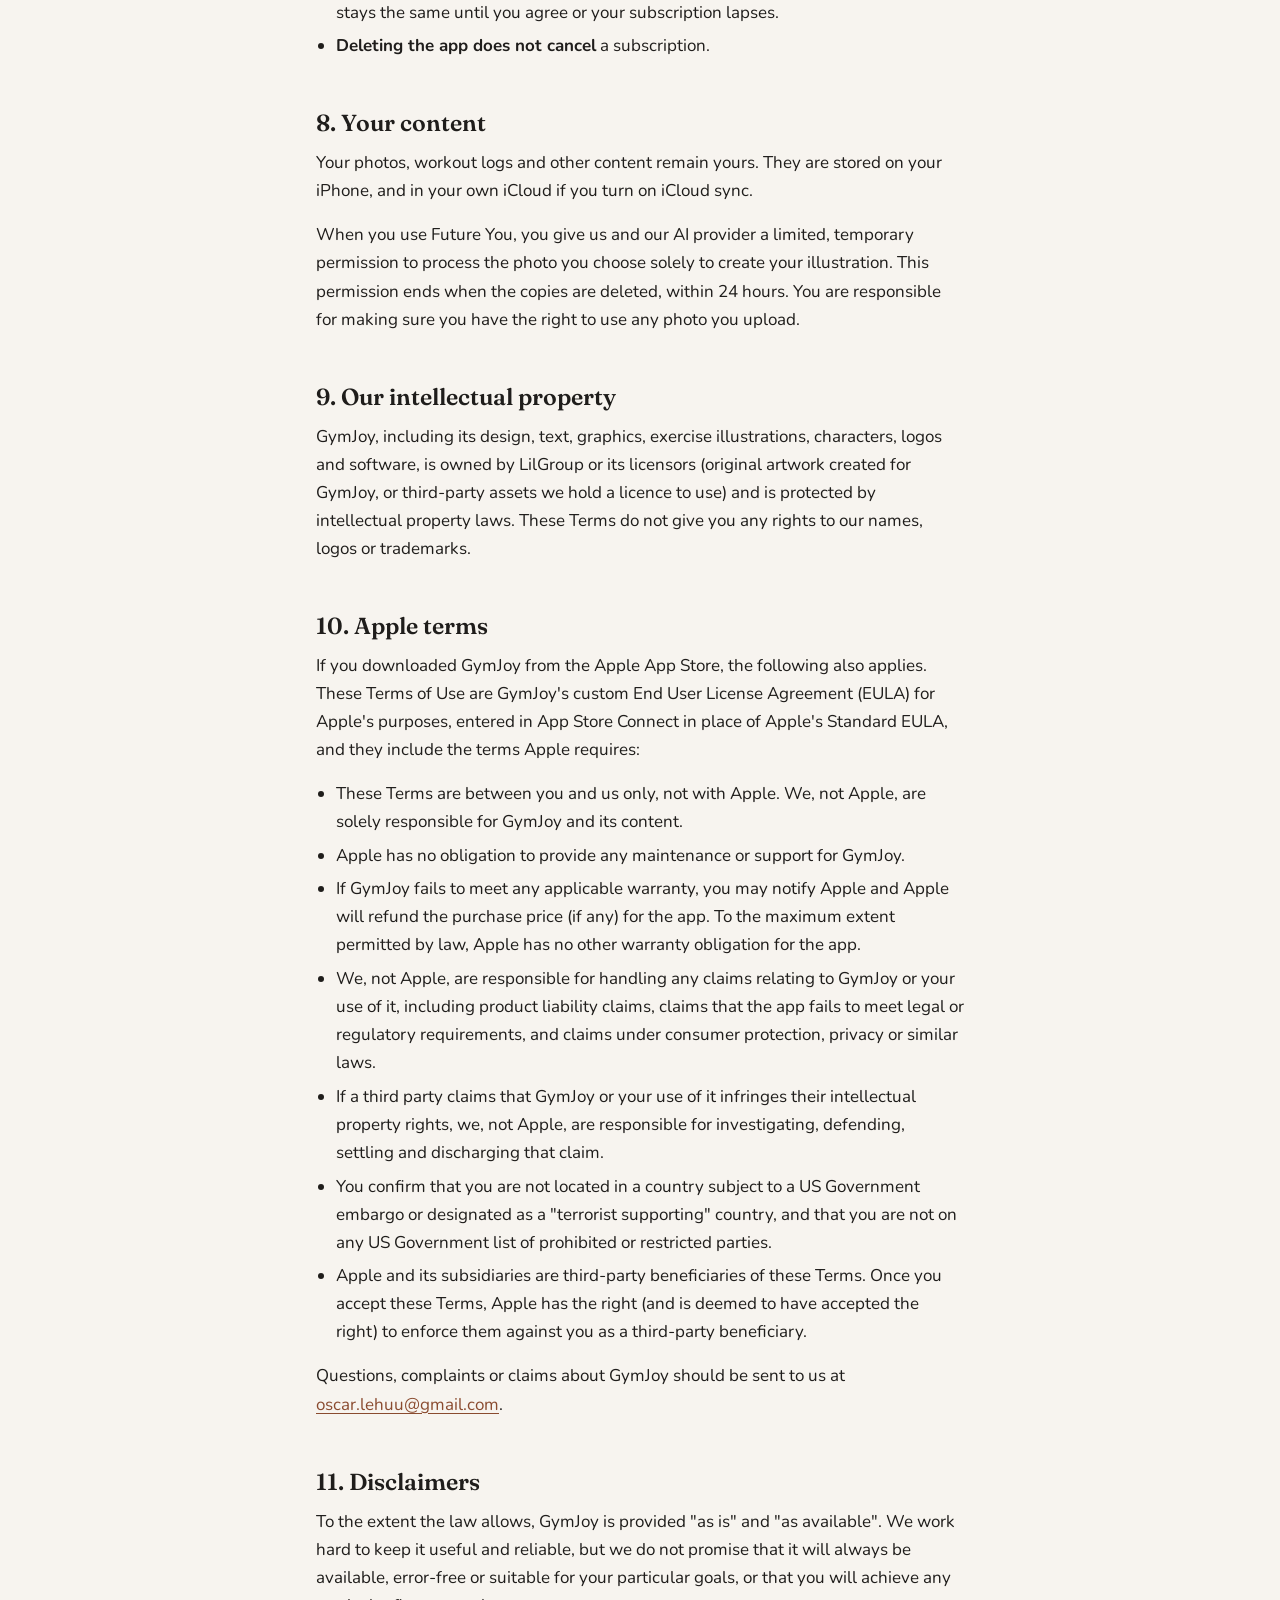
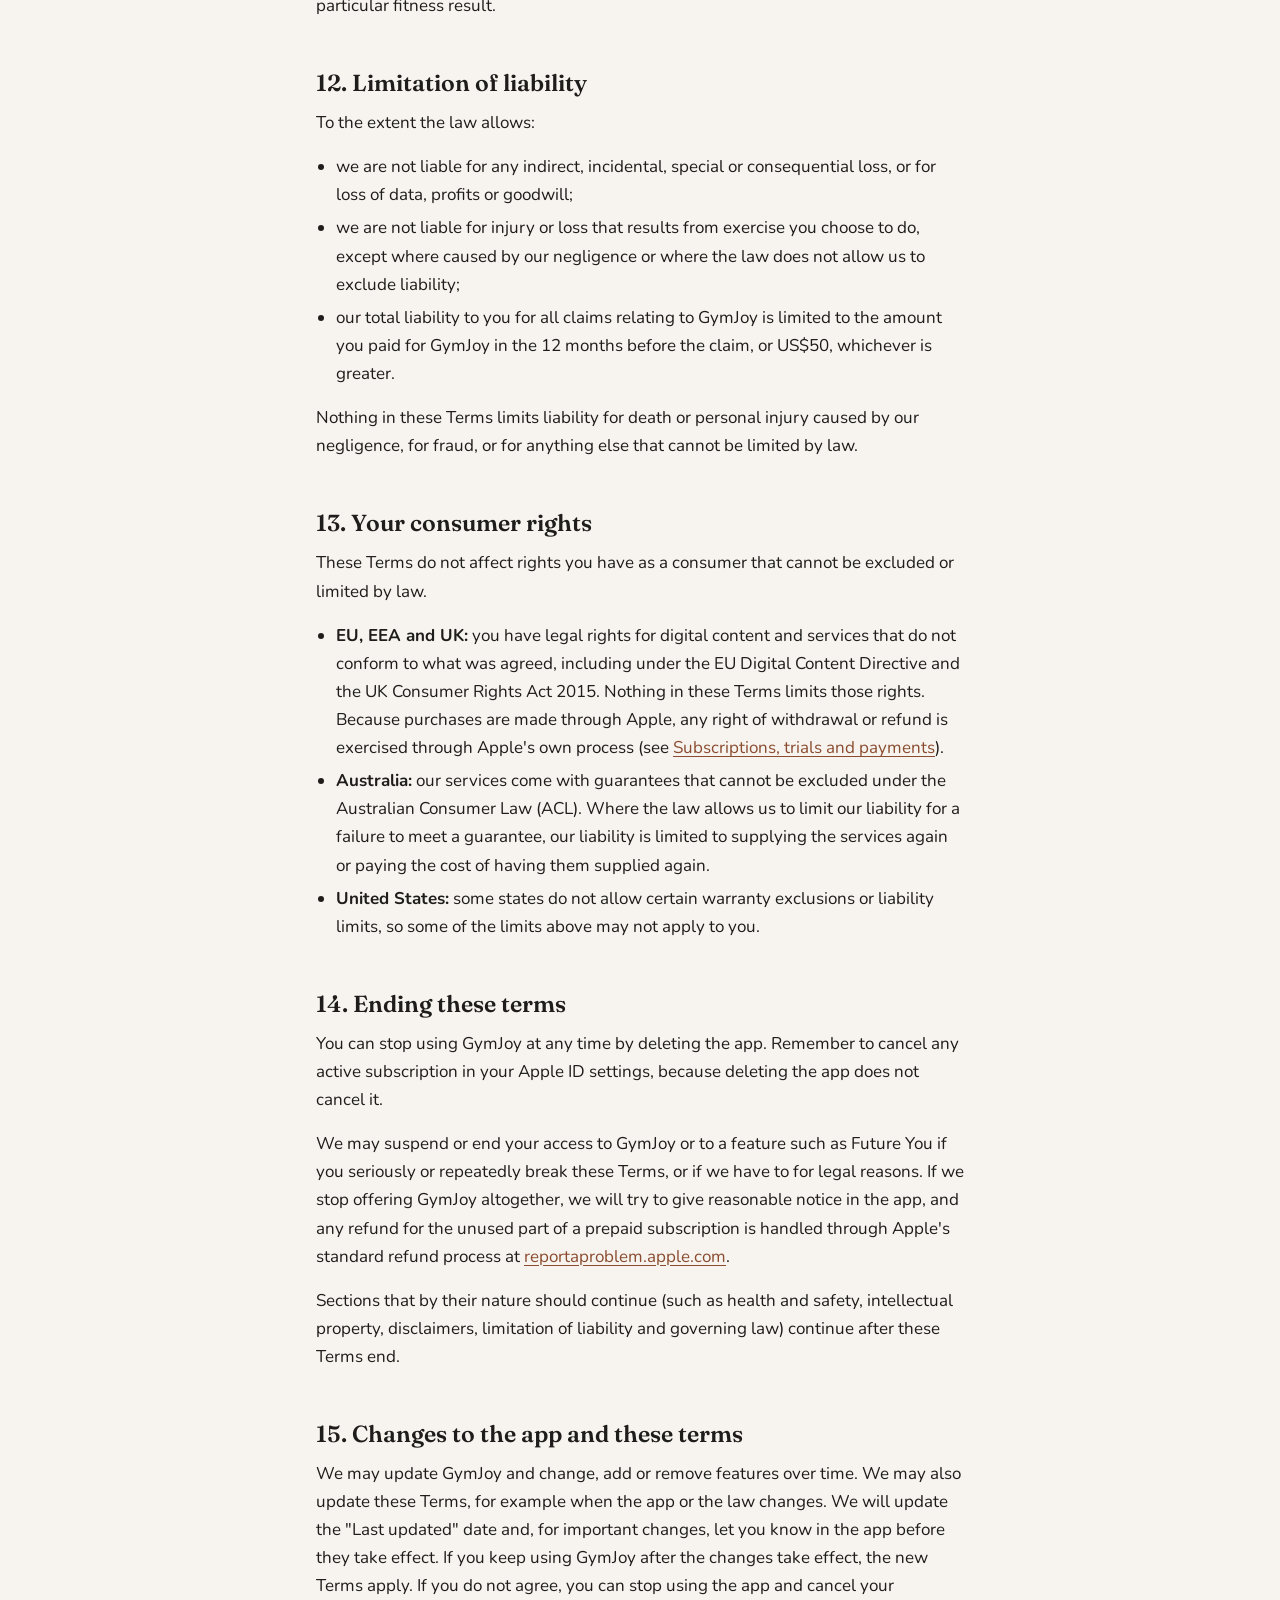
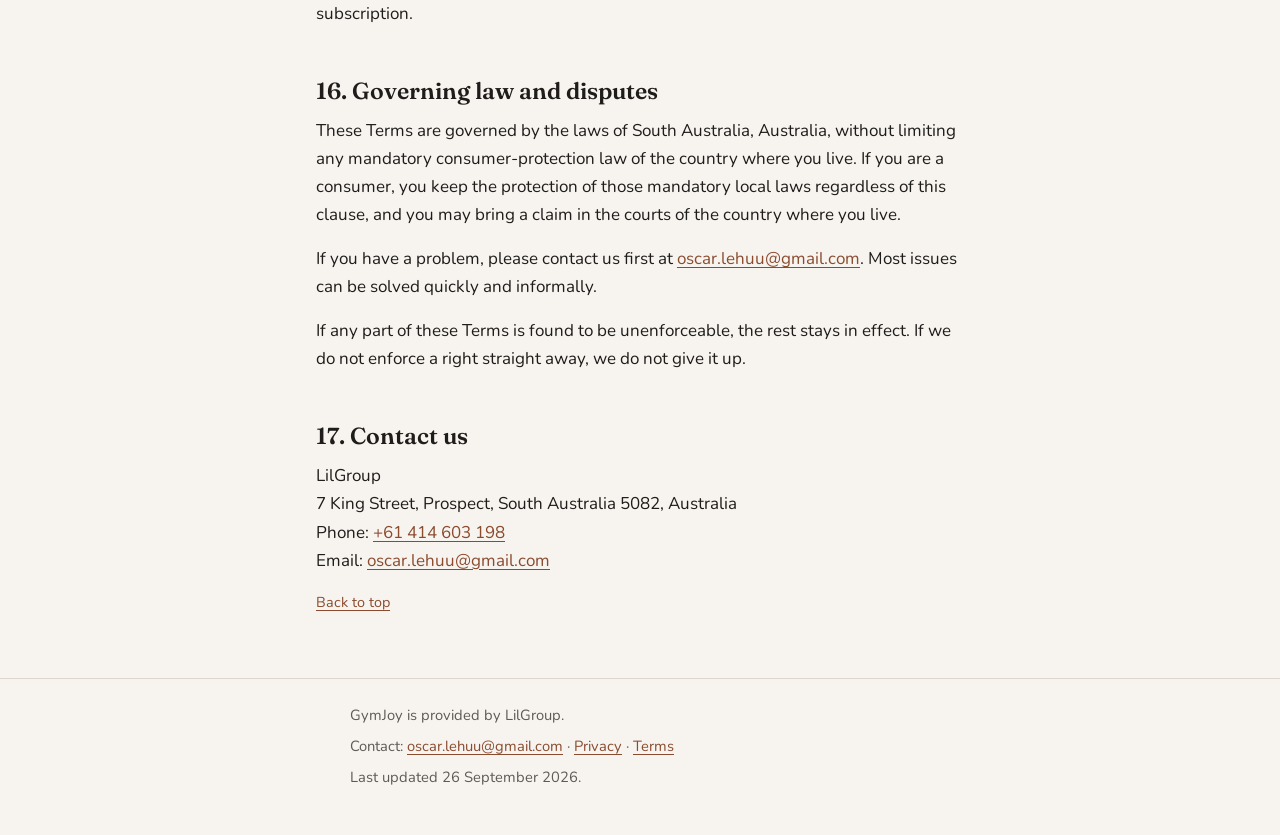
==== commit 74542795: "docs: add LilGroup street number and phone" ====
--- a/terms.html
+++ b/terms.html
@@ -219,9 +219,9 @@
 
       <section aria-labelledby="contact">
         <h2 id="contact">17. Contact us</h2>
-        <!-- TODO: add the street number and a contact phone number (Apple's custom-EULA minimum terms ask for the licensor's name, address and phone number) -->
         <p>LilGroup<br>
-        King Street, Prospect, South Australia 5082, Australia<br>
+        7 King Street, Prospect, South Australia 5082, Australia<br>
+        Phone: <a href="tel:+61414603198">+61 414 603 198</a><br>
         Email: <a href="mailto:oscar.lehuu@gmail.com">oscar.lehuu@gmail.com</a></p>
         <p class="back-to-top"><a href="#top">Back to top</a></p>
       </section>
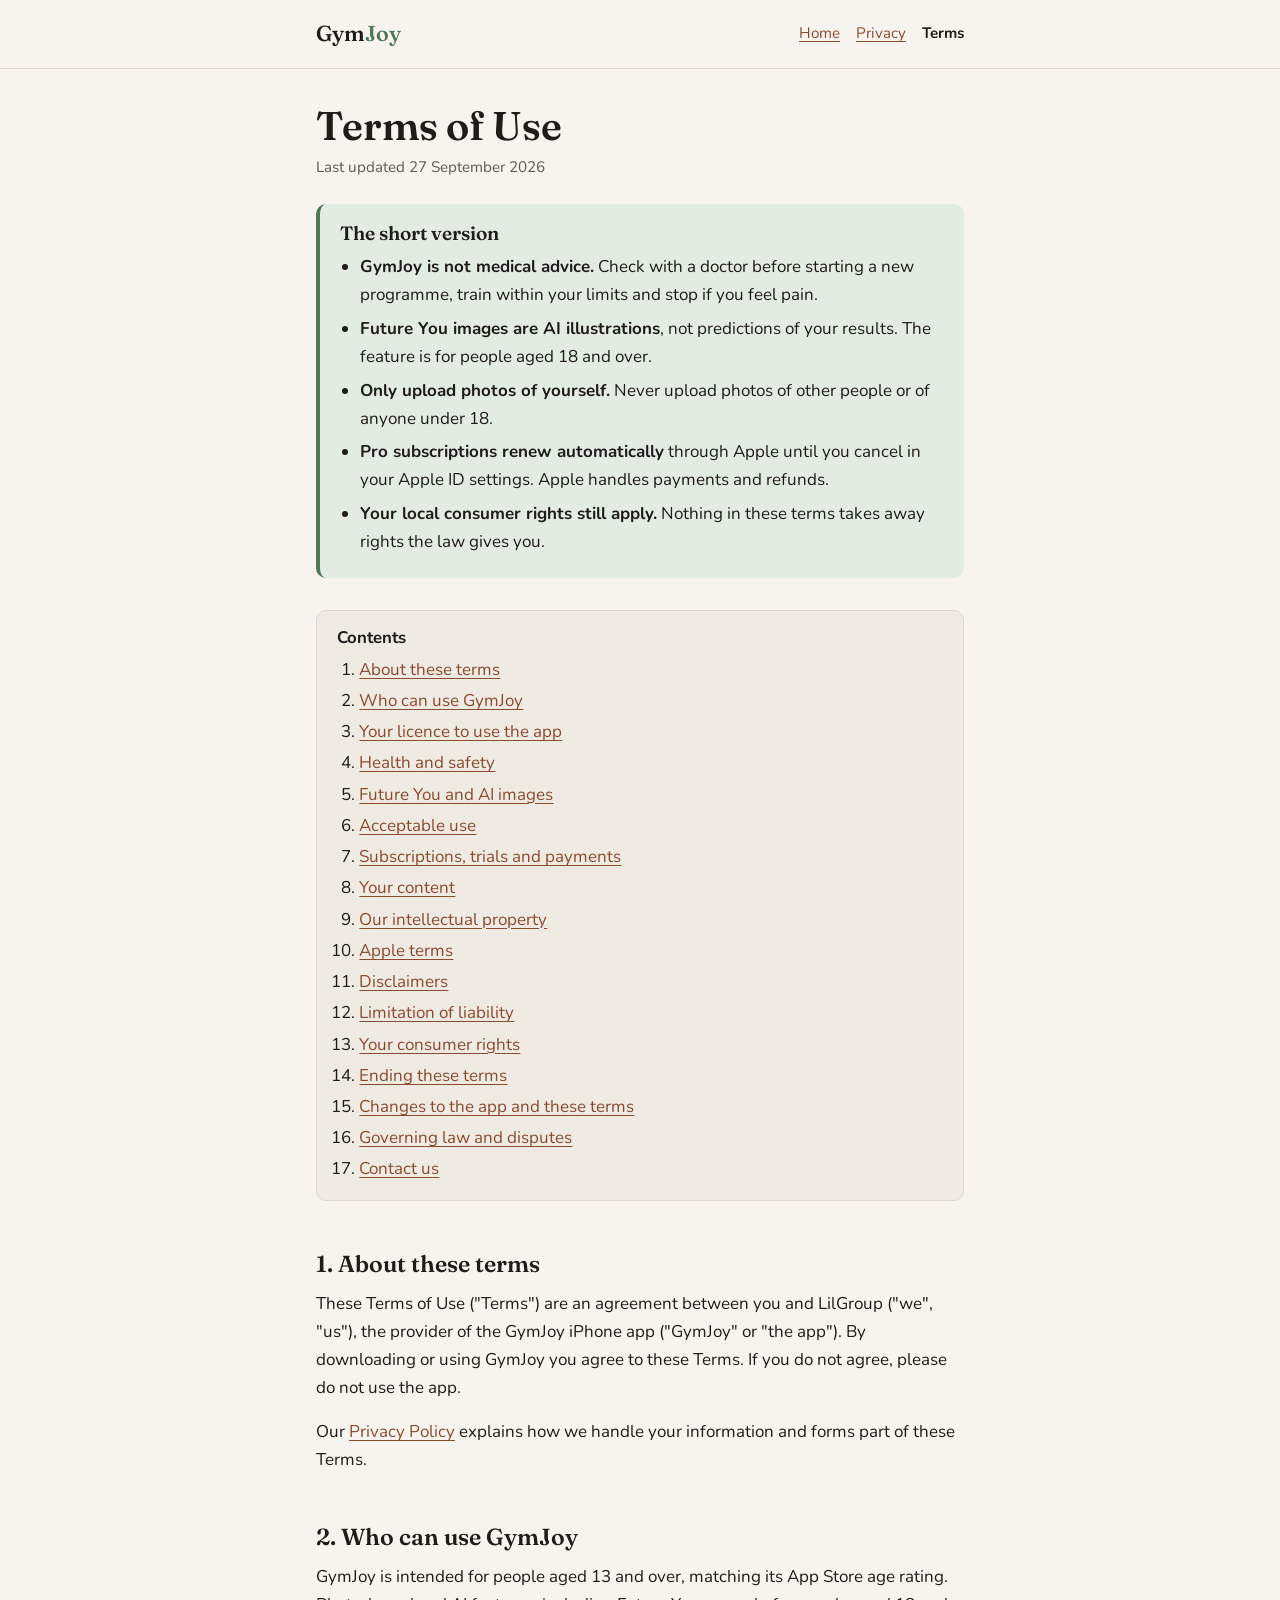
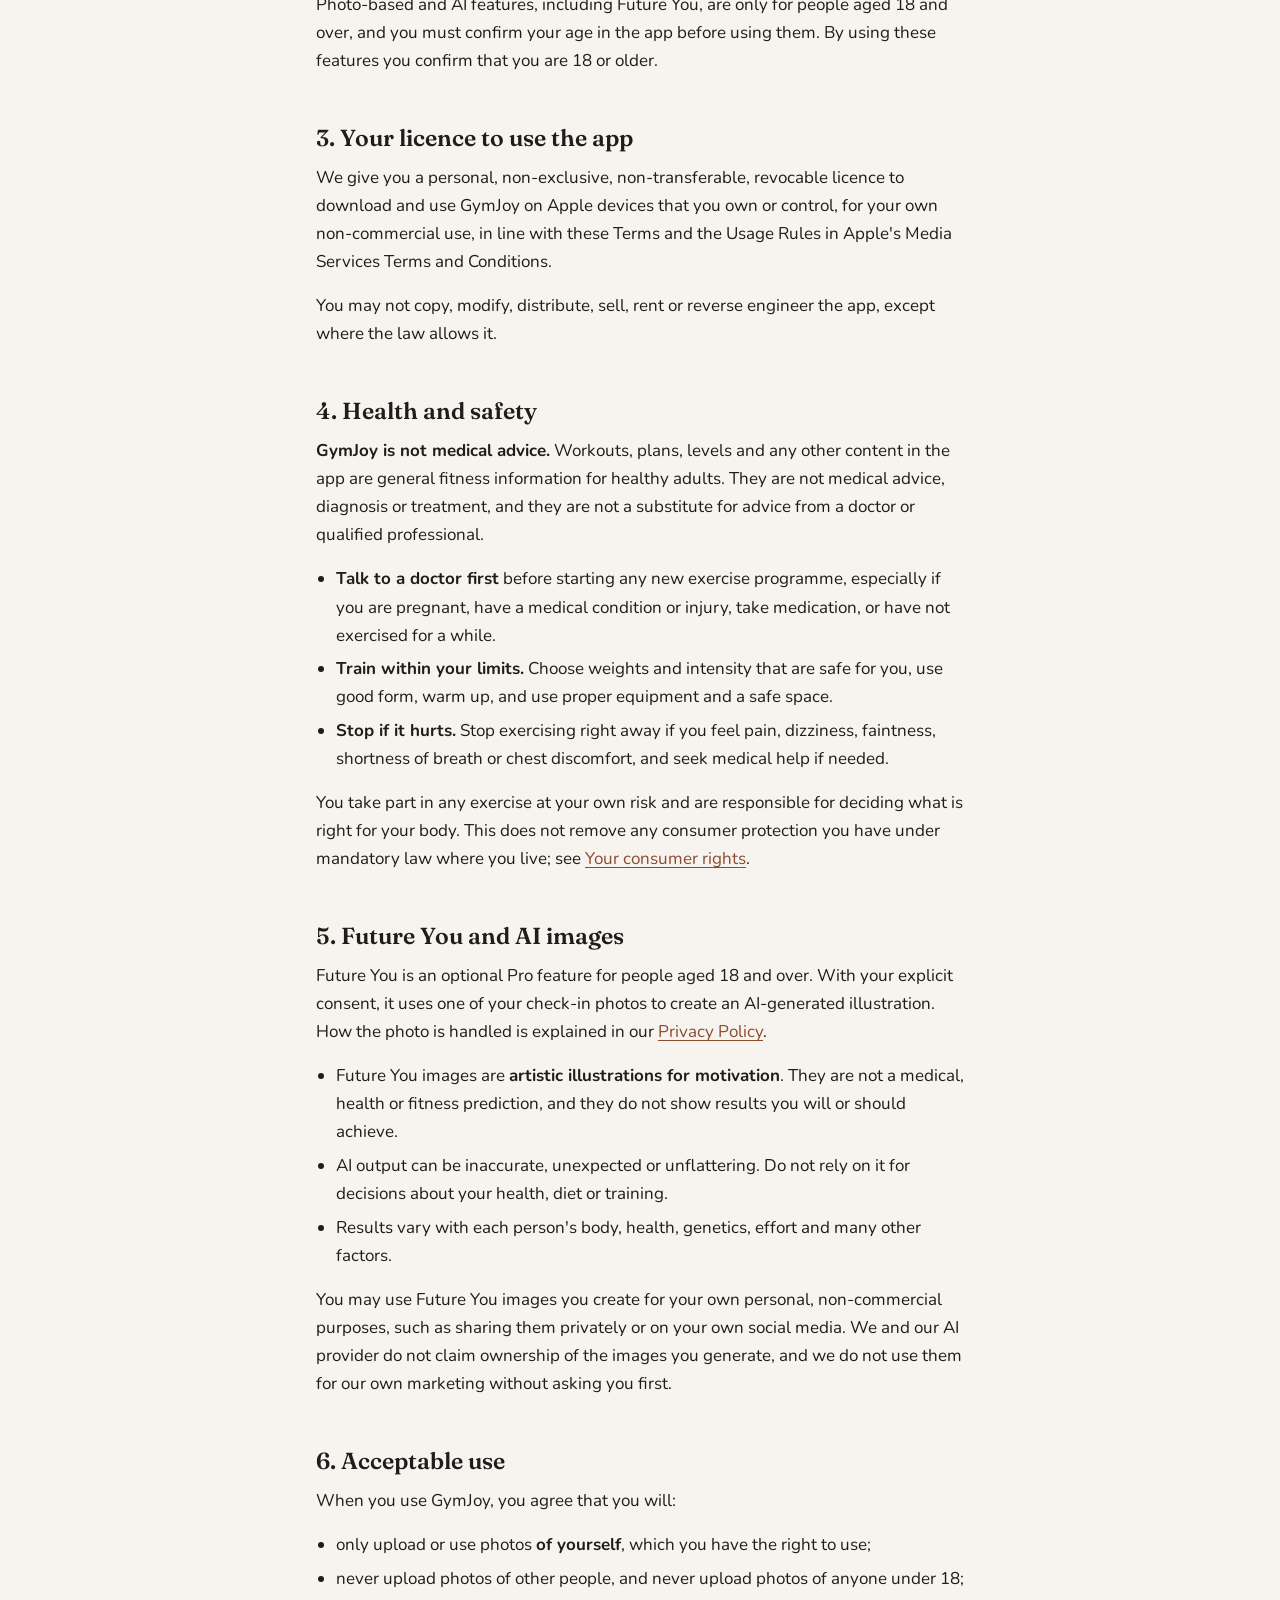
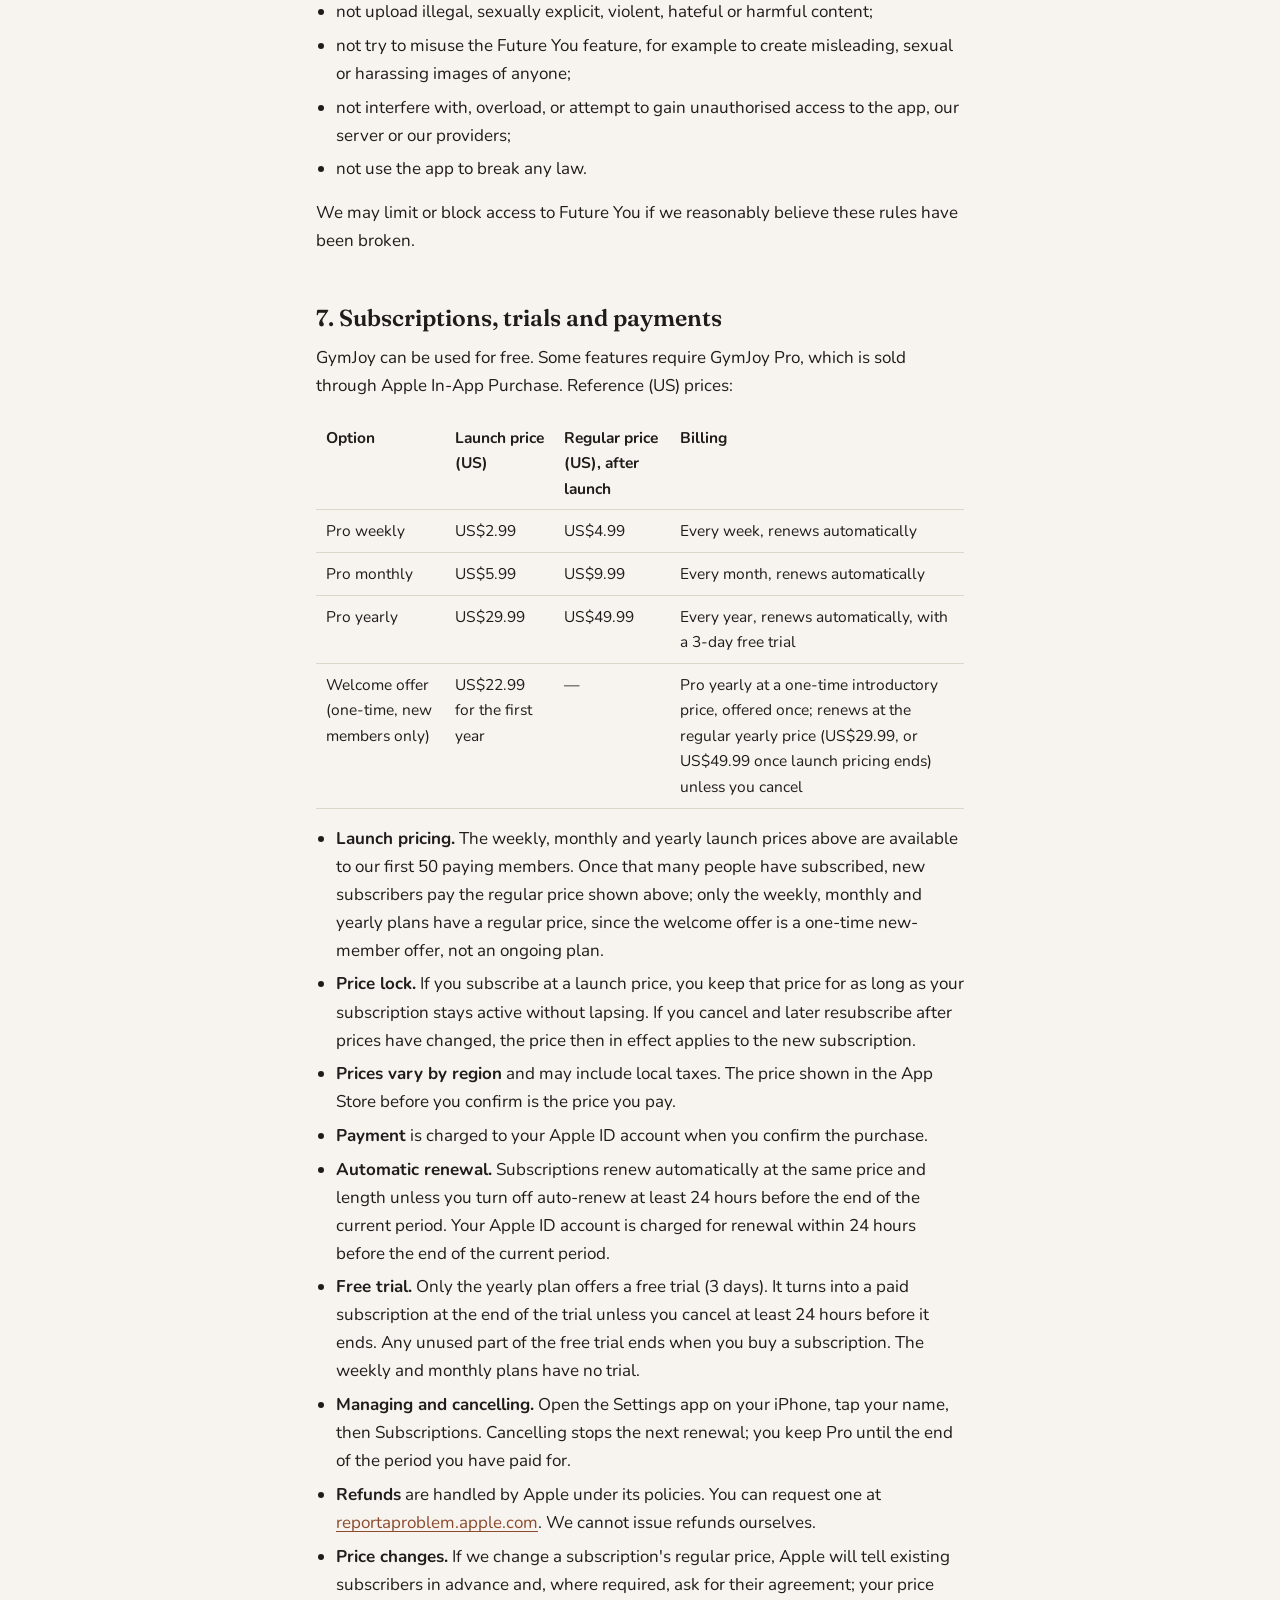
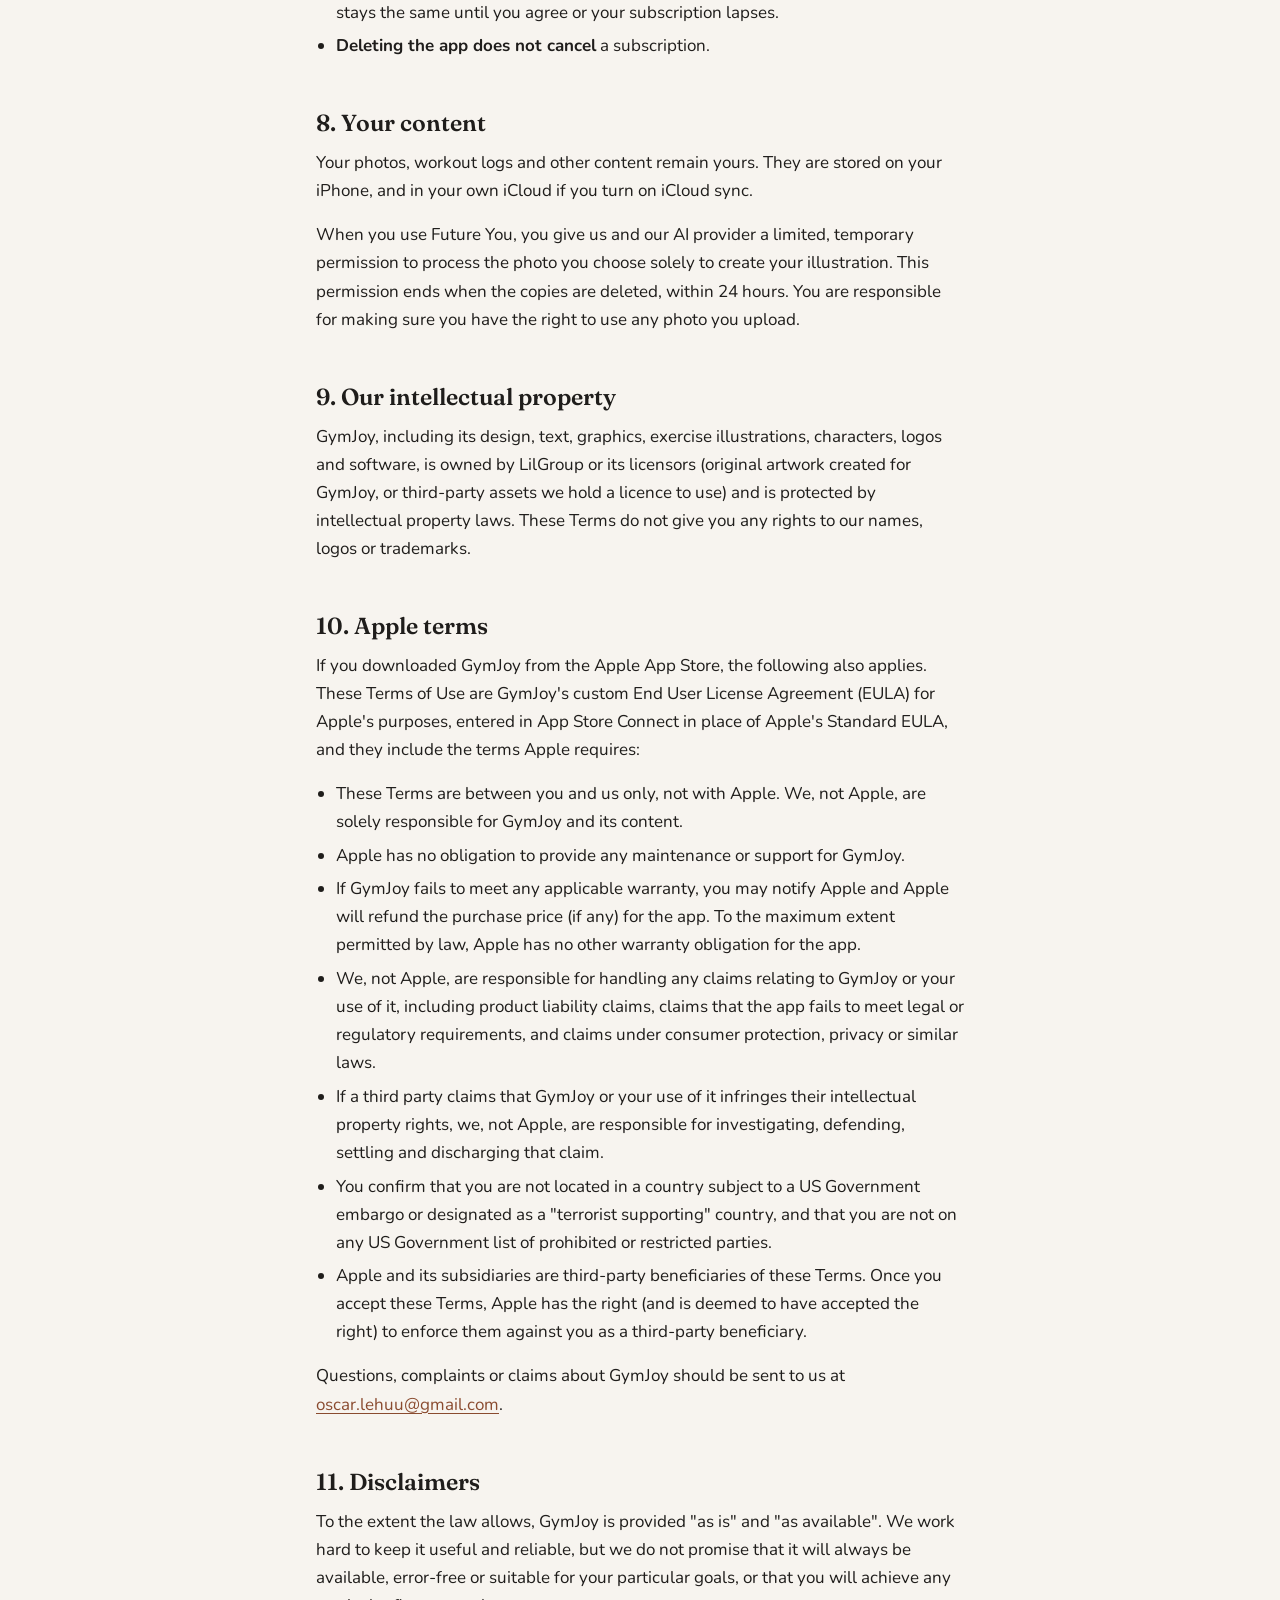
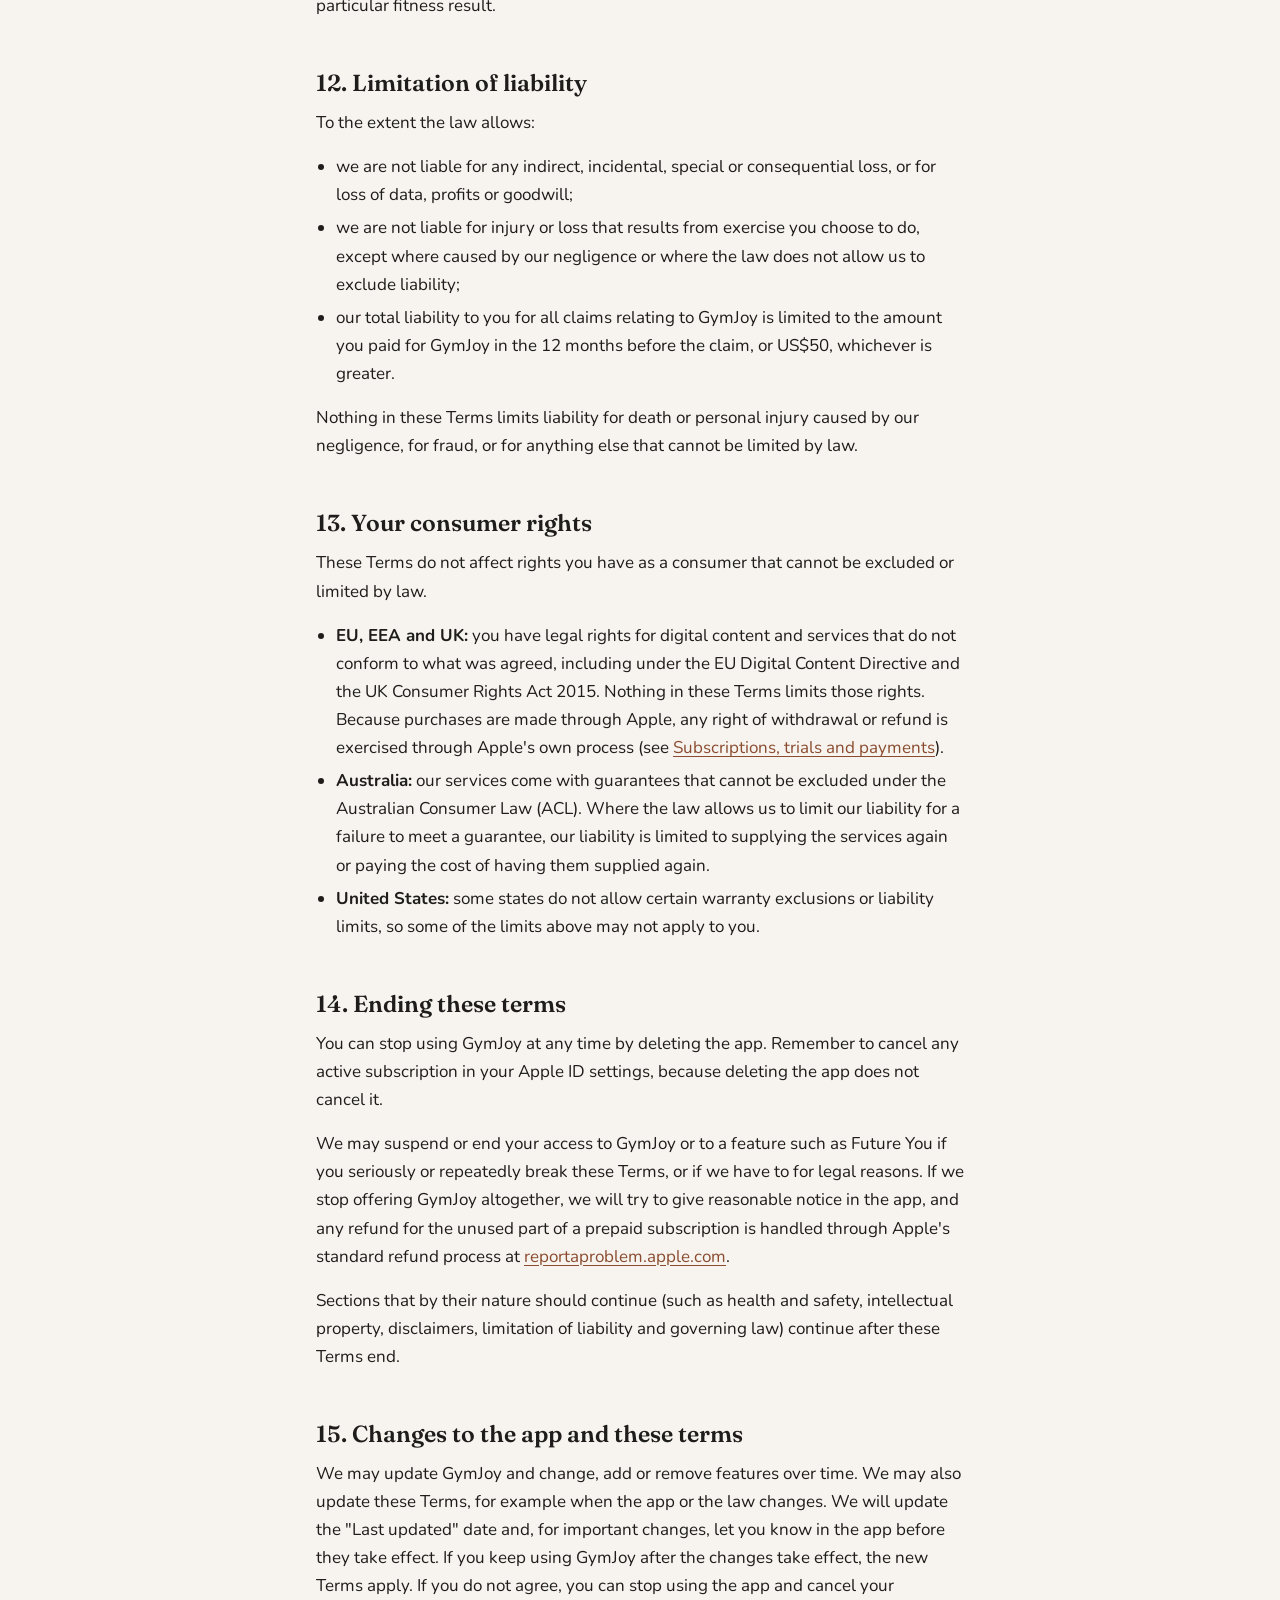
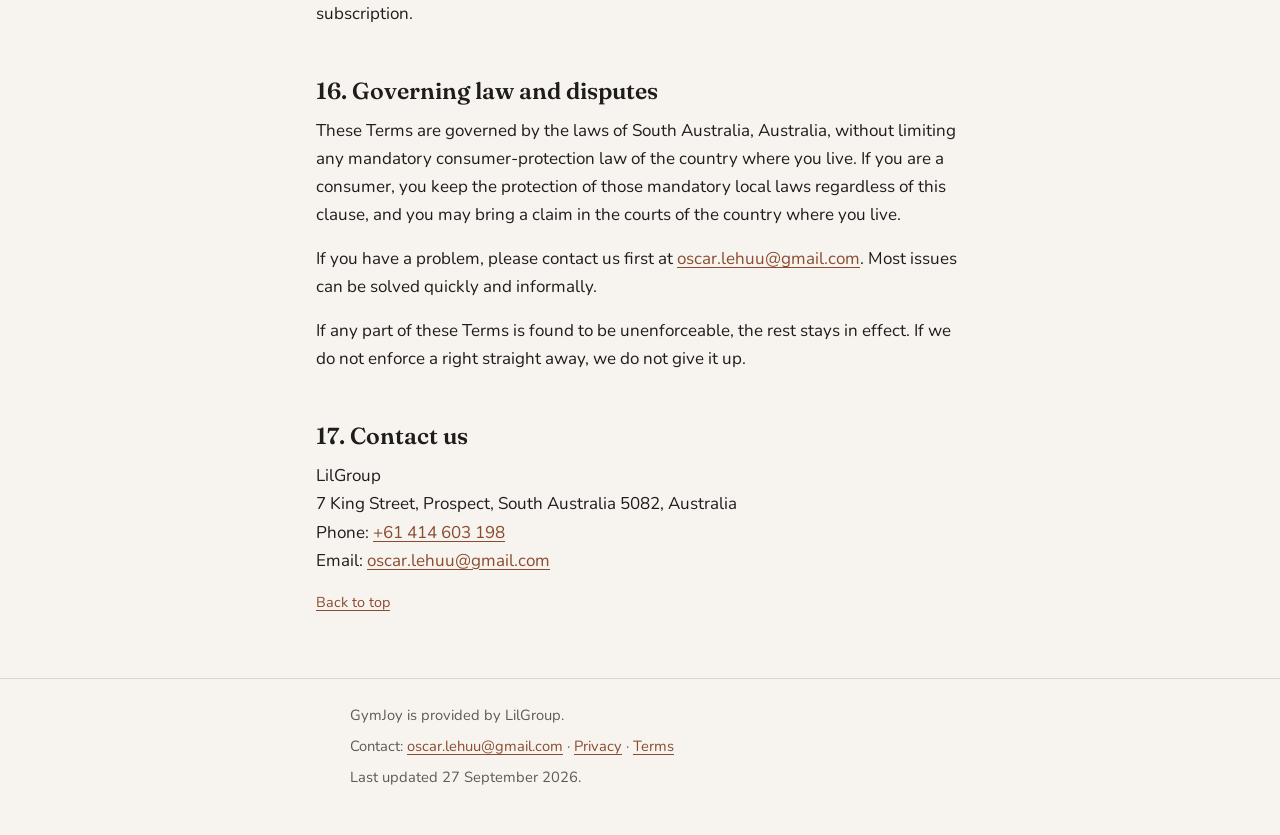
==== commit d5f0672a: "docs: bump last-updated date" ====
--- a/terms.html
+++ b/terms.html
@@ -27,7 +27,7 @@
   <main id="main">
     <div class="wrap">
       <h1 id="top">Terms of Use</h1>
-      <p class="updated">Last updated <time datetime="2026-09-26">26 September 2026</time></p>
+      <p class="updated">Last updated <time datetime="2026-09-27">27 September 2026</time></p>
 
       <section class="summary" aria-labelledby="summary-title">
         <h2 id="summary-title">The short version</h2>
@@ -232,7 +232,7 @@
     <div class="wrap">
       <p>GymJoy is provided by LilGroup.</p>
       <p>Contact: <a href="mailto:oscar.lehuu@gmail.com">oscar.lehuu@gmail.com</a> · <a href="privacy.html">Privacy</a> · <a href="terms.html">Terms</a></p>
-      <p>Last updated <time datetime="2026-09-26">26 September 2026</time>.</p>
+      <p>Last updated <time datetime="2026-09-27">27 September 2026</time>.</p>
     </div>
   </footer>
 </body>
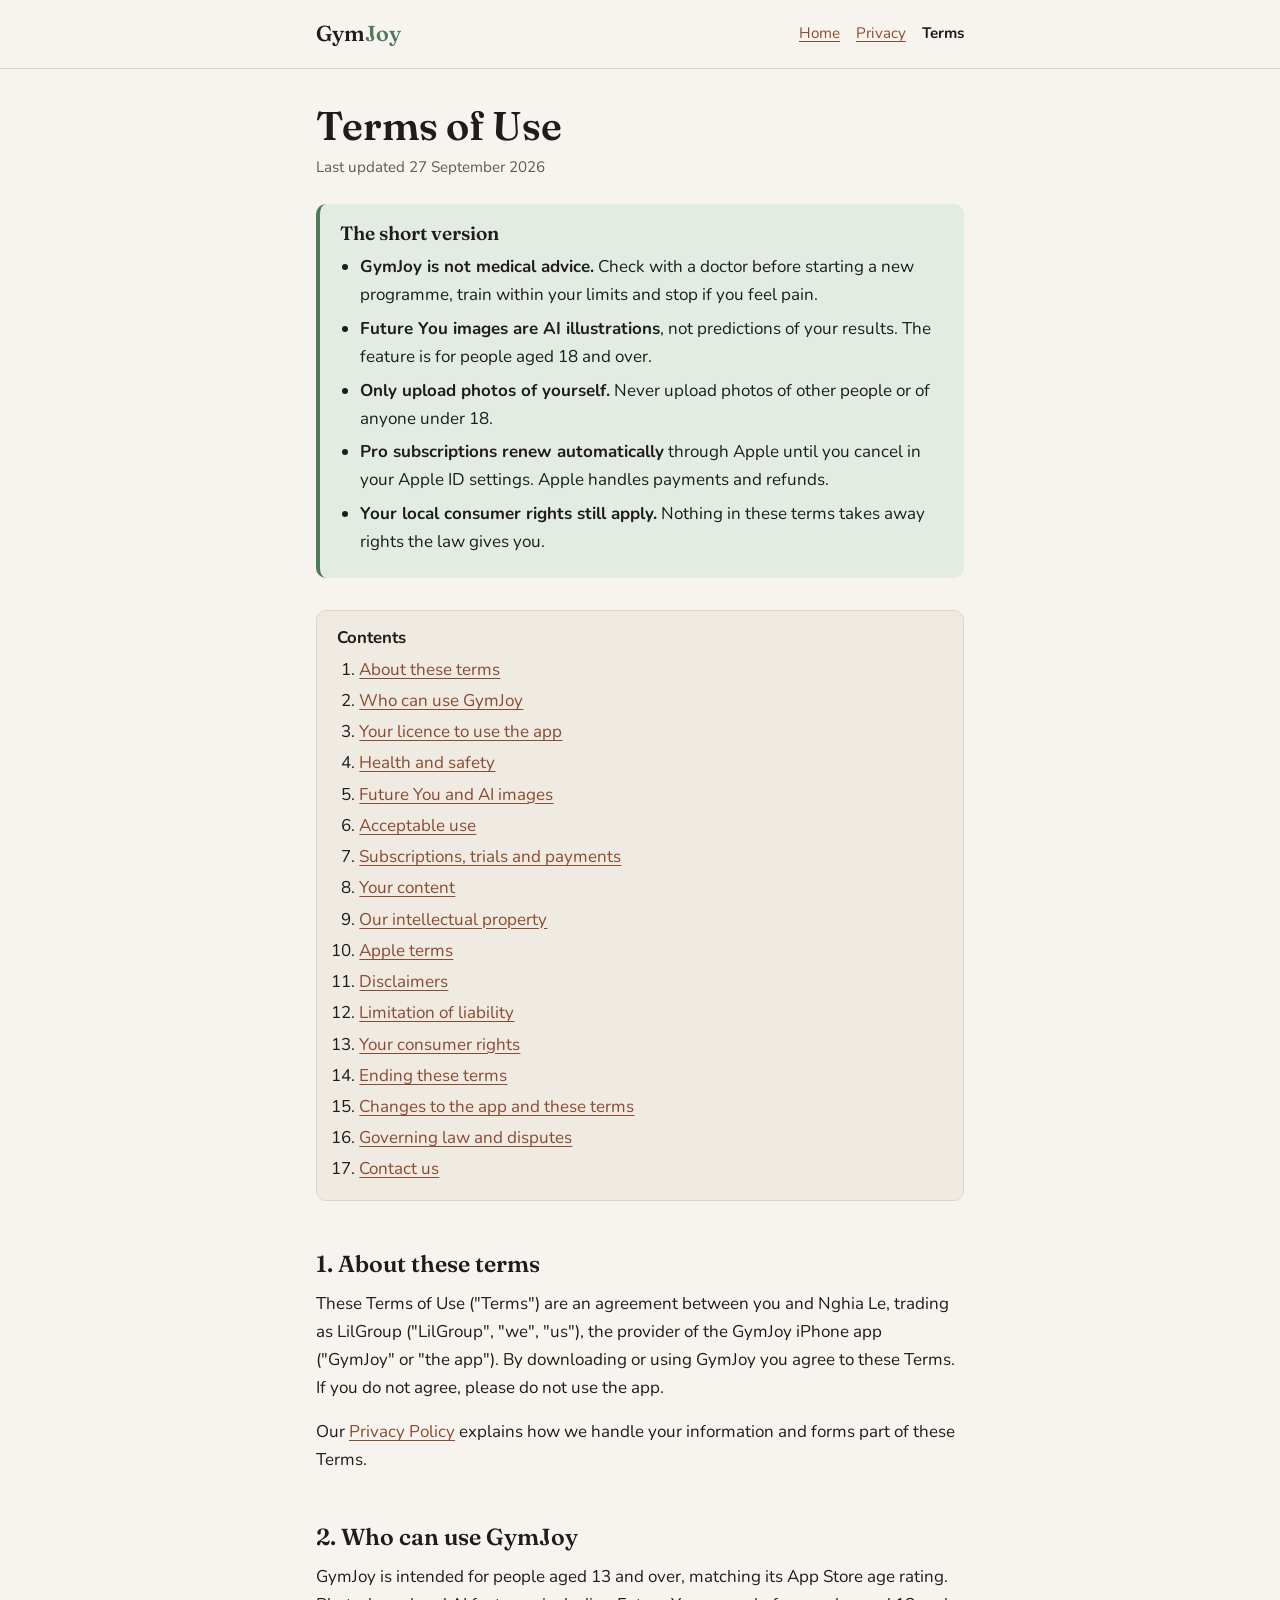
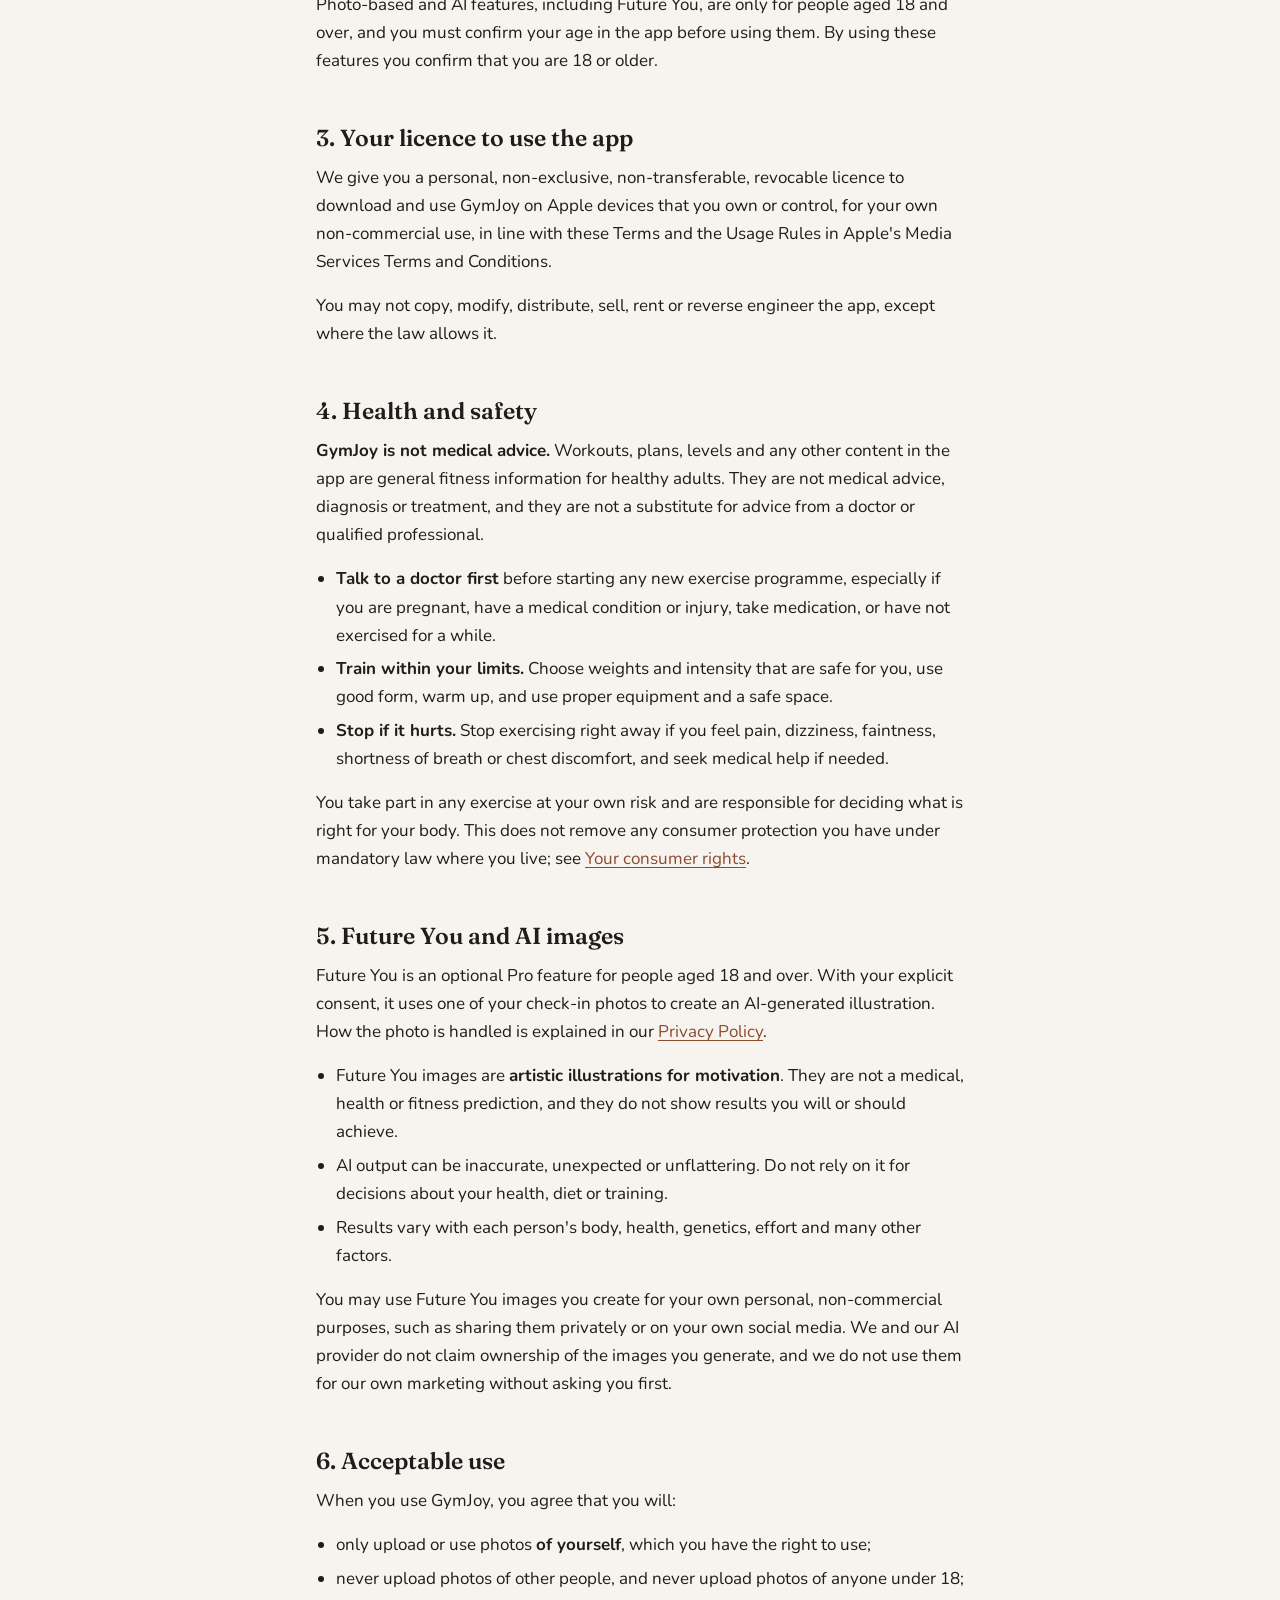
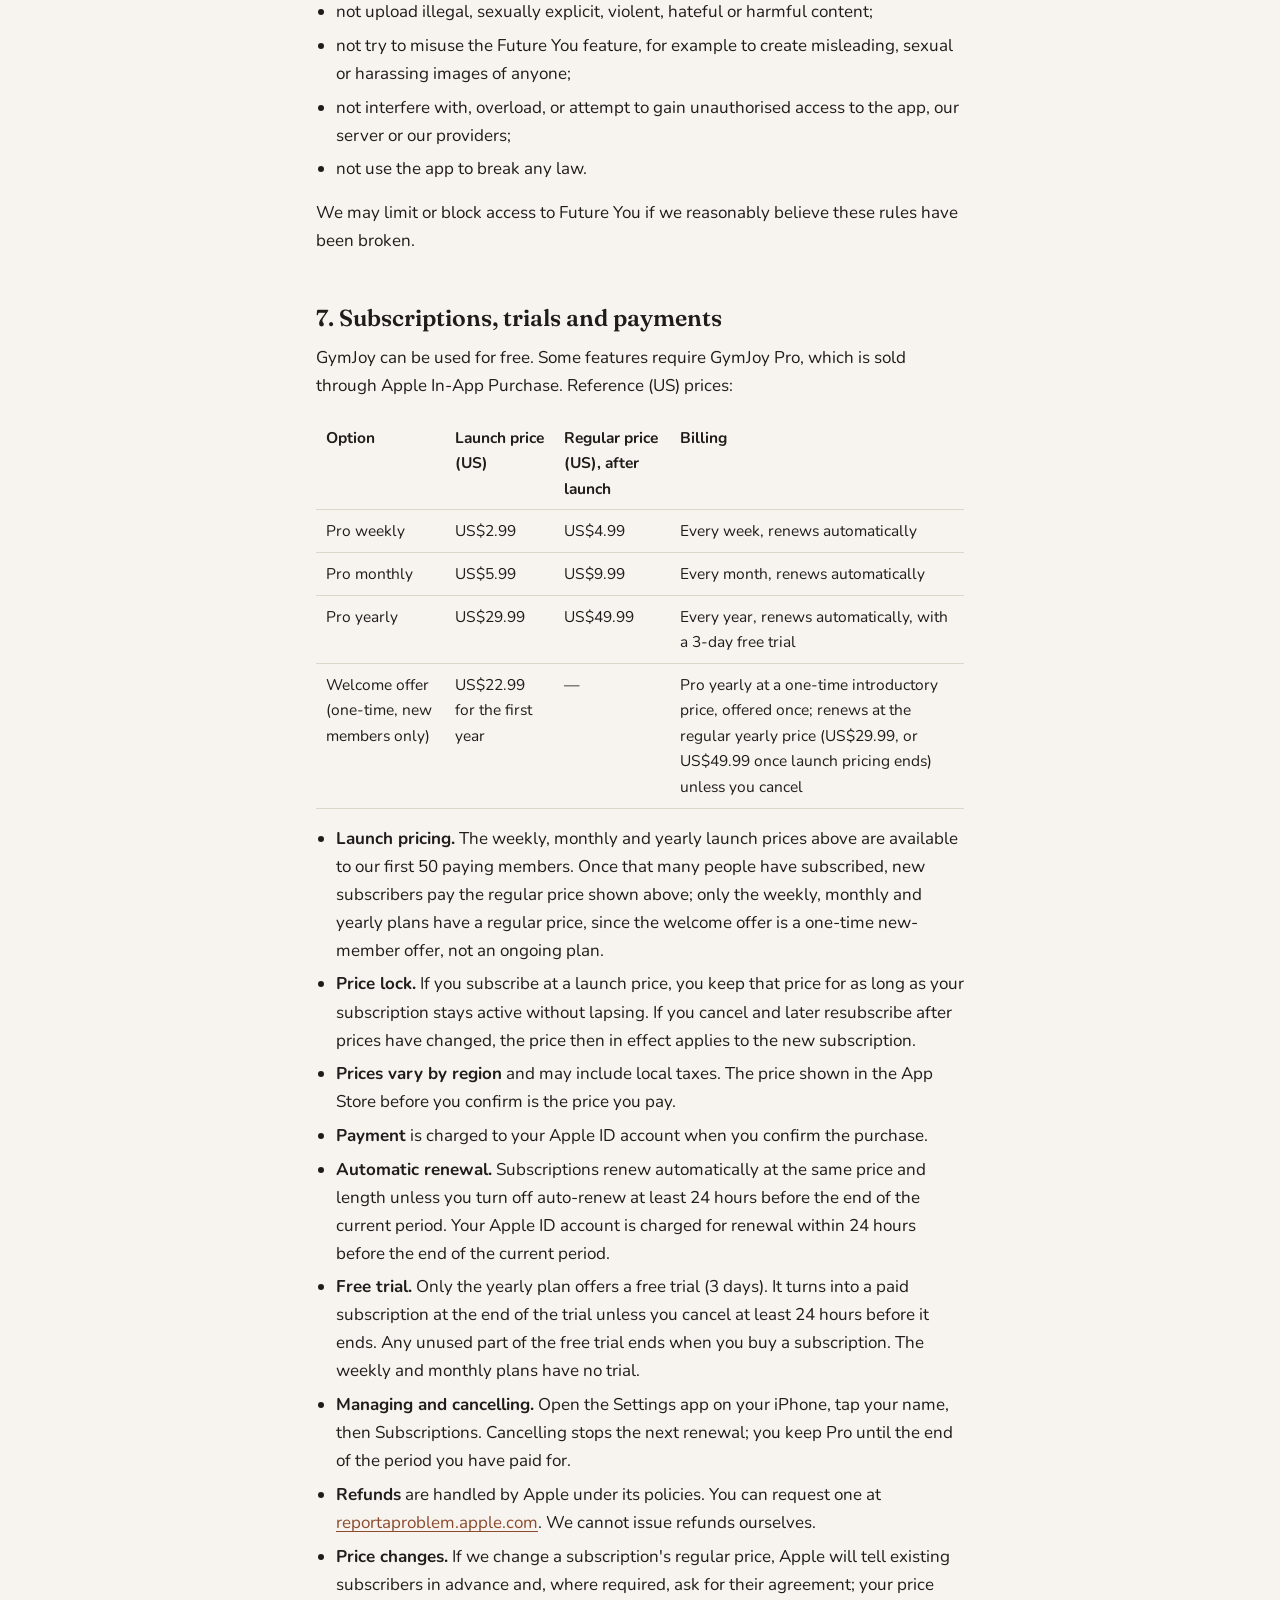
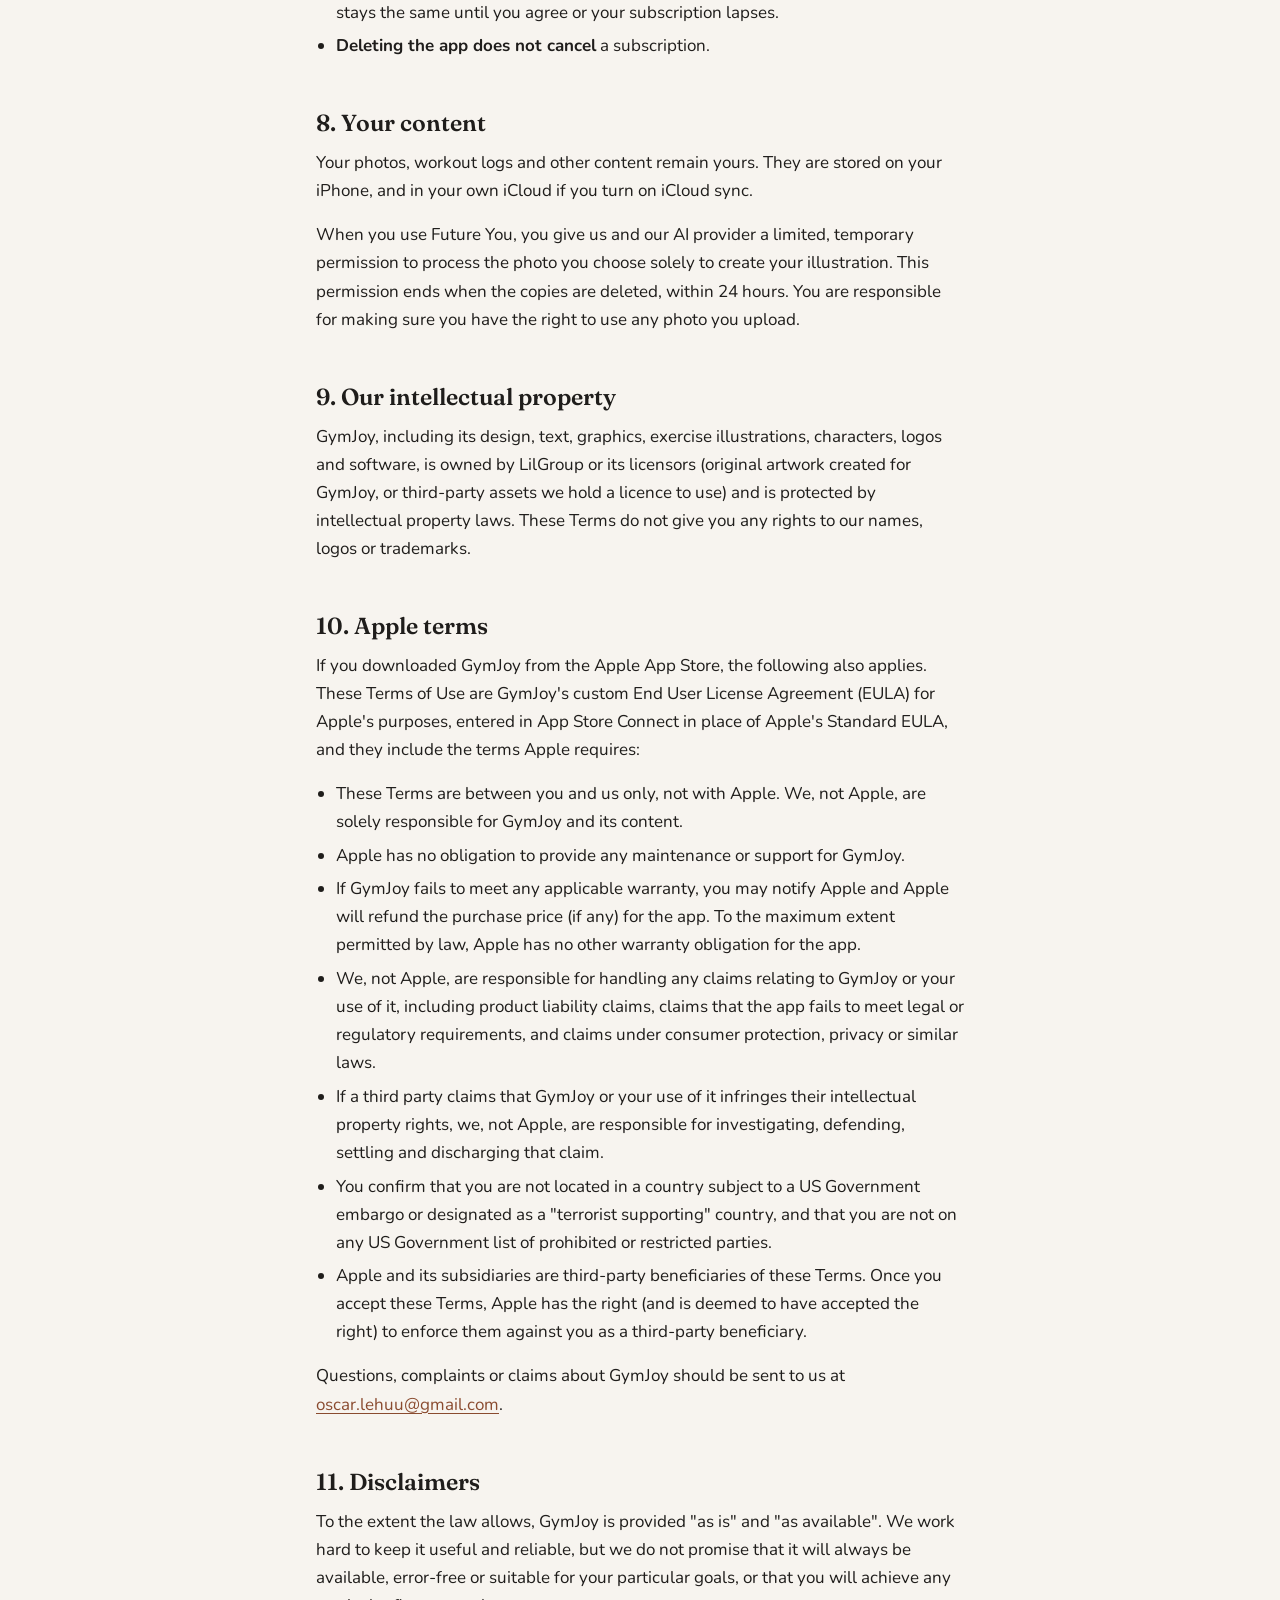
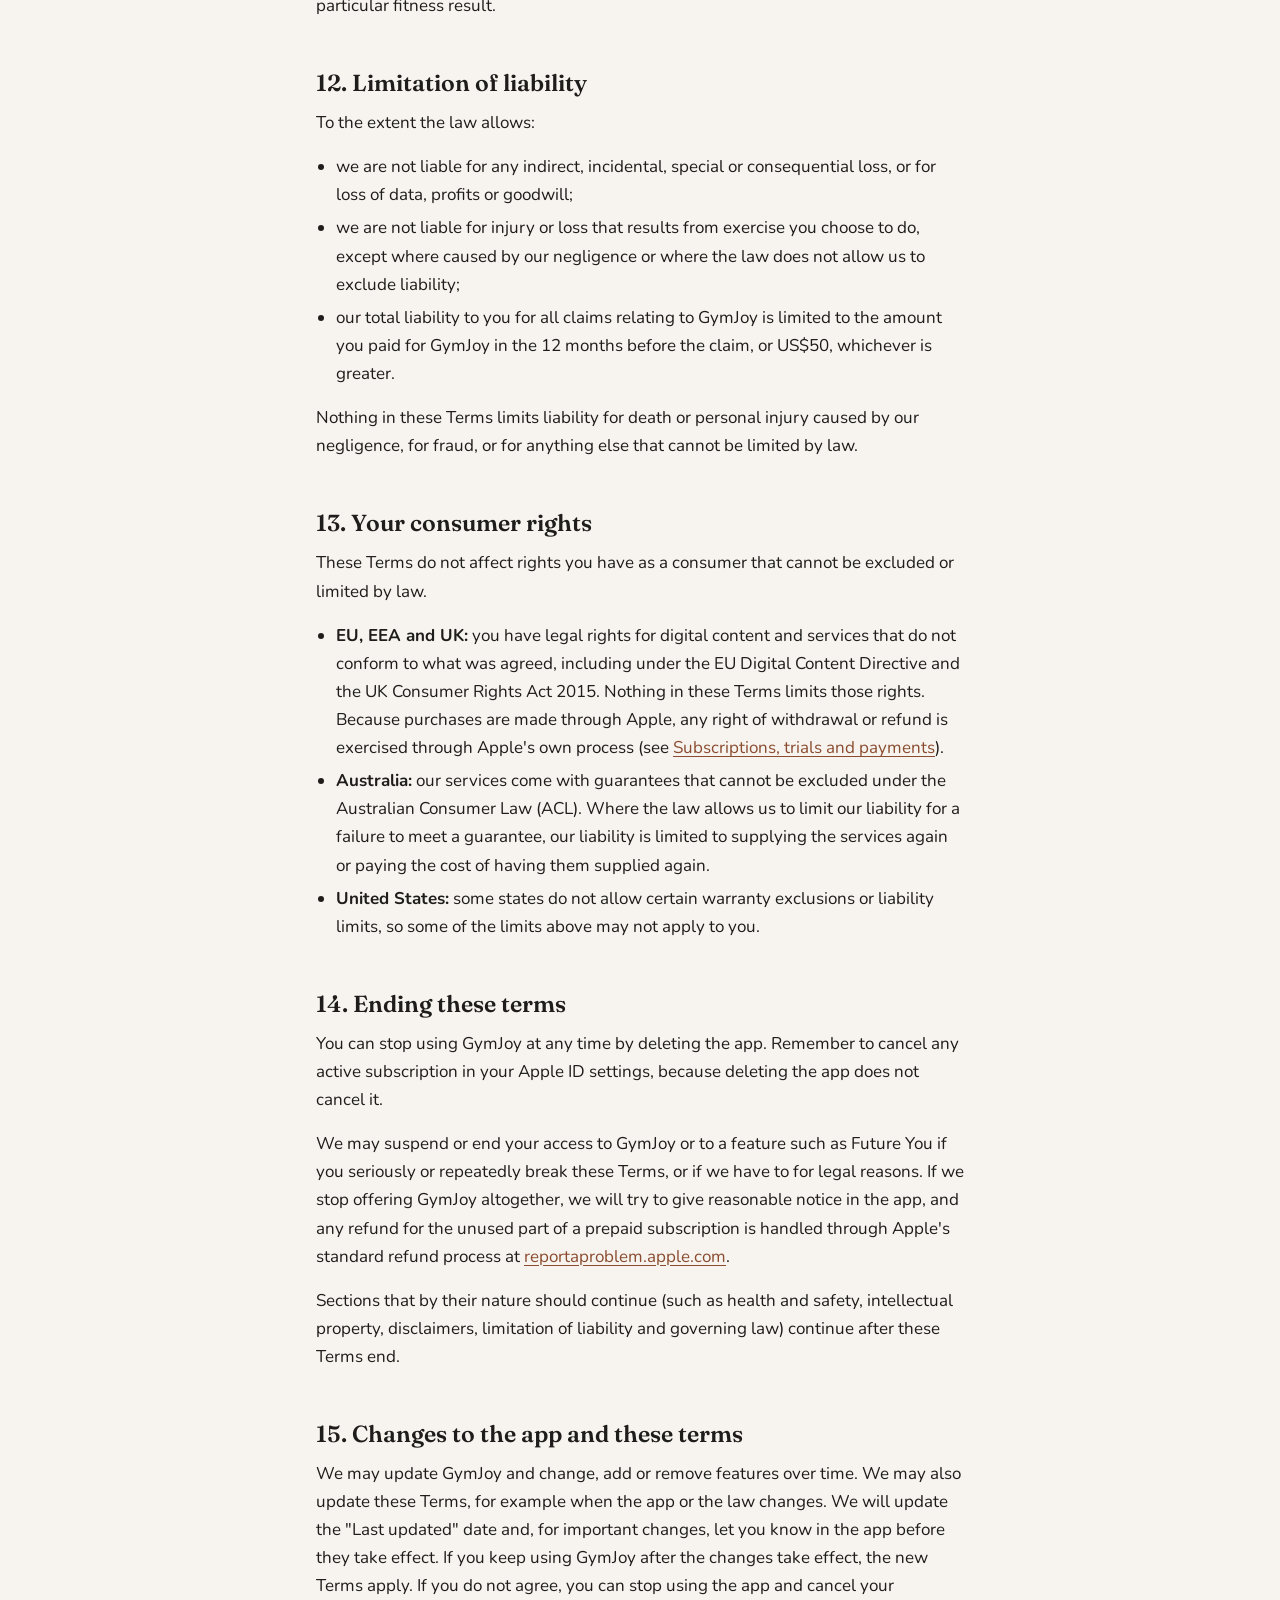
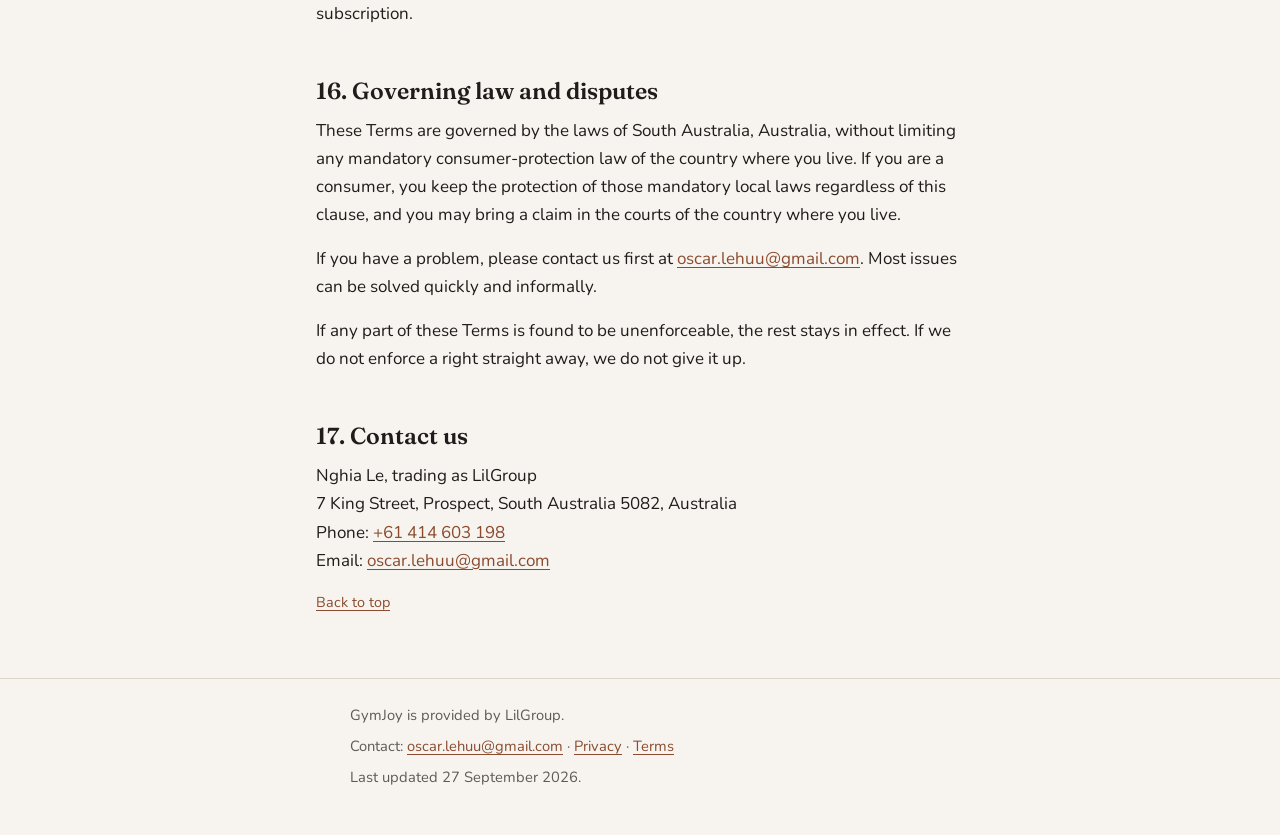
==== commit e78aa93c: "docs: name the provider as Nghia Le trading as LilGroup" ====
--- a/terms.html
+++ b/terms.html
@@ -65,7 +65,7 @@
 
       <section aria-labelledby="agreement">
         <h2 id="agreement">1. About these terms</h2>
-        <p>These Terms of Use ("Terms") are an agreement between you and LilGroup ("we", "us"), the provider of the GymJoy iPhone app ("GymJoy" or "the app"). By downloading or using GymJoy you agree to these Terms. If you do not agree, please do not use the app.</p>
+        <p>These Terms of Use ("Terms") are an agreement between you and Nghia Le, trading as LilGroup ("LilGroup", "we", "us"), the provider of the GymJoy iPhone app ("GymJoy" or "the app"). By downloading or using GymJoy you agree to these Terms. If you do not agree, please do not use the app.</p>
         <p>Our <a href="privacy.html">Privacy Policy</a> explains how we handle your information and forms part of these Terms.</p>
       </section>
 
@@ -219,7 +219,7 @@
 
       <section aria-labelledby="contact">
         <h2 id="contact">17. Contact us</h2>
-        <p>LilGroup<br>
+        <p>Nghia Le, trading as LilGroup<br>
         7 King Street, Prospect, South Australia 5082, Australia<br>
         Phone: <a href="tel:+61414603198">+61 414 603 198</a><br>
         Email: <a href="mailto:oscar.lehuu@gmail.com">oscar.lehuu@gmail.com</a></p>
